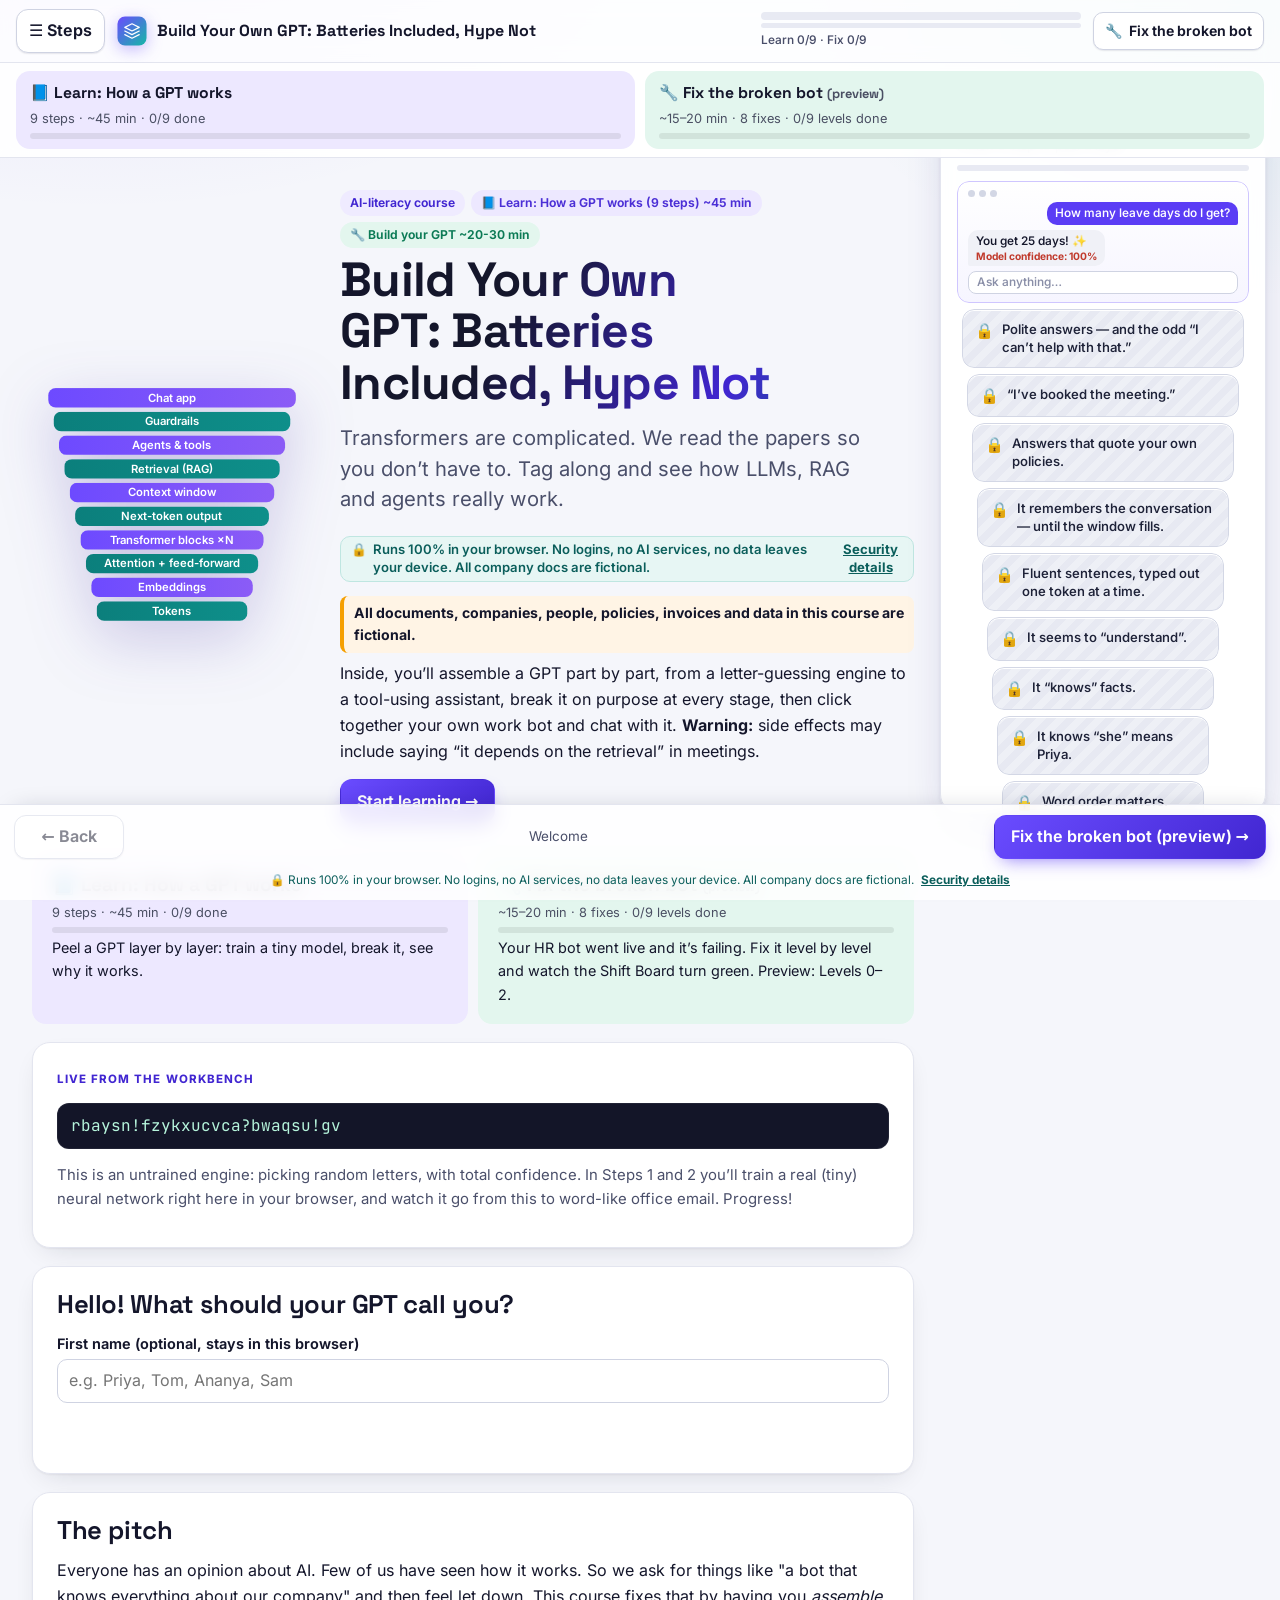
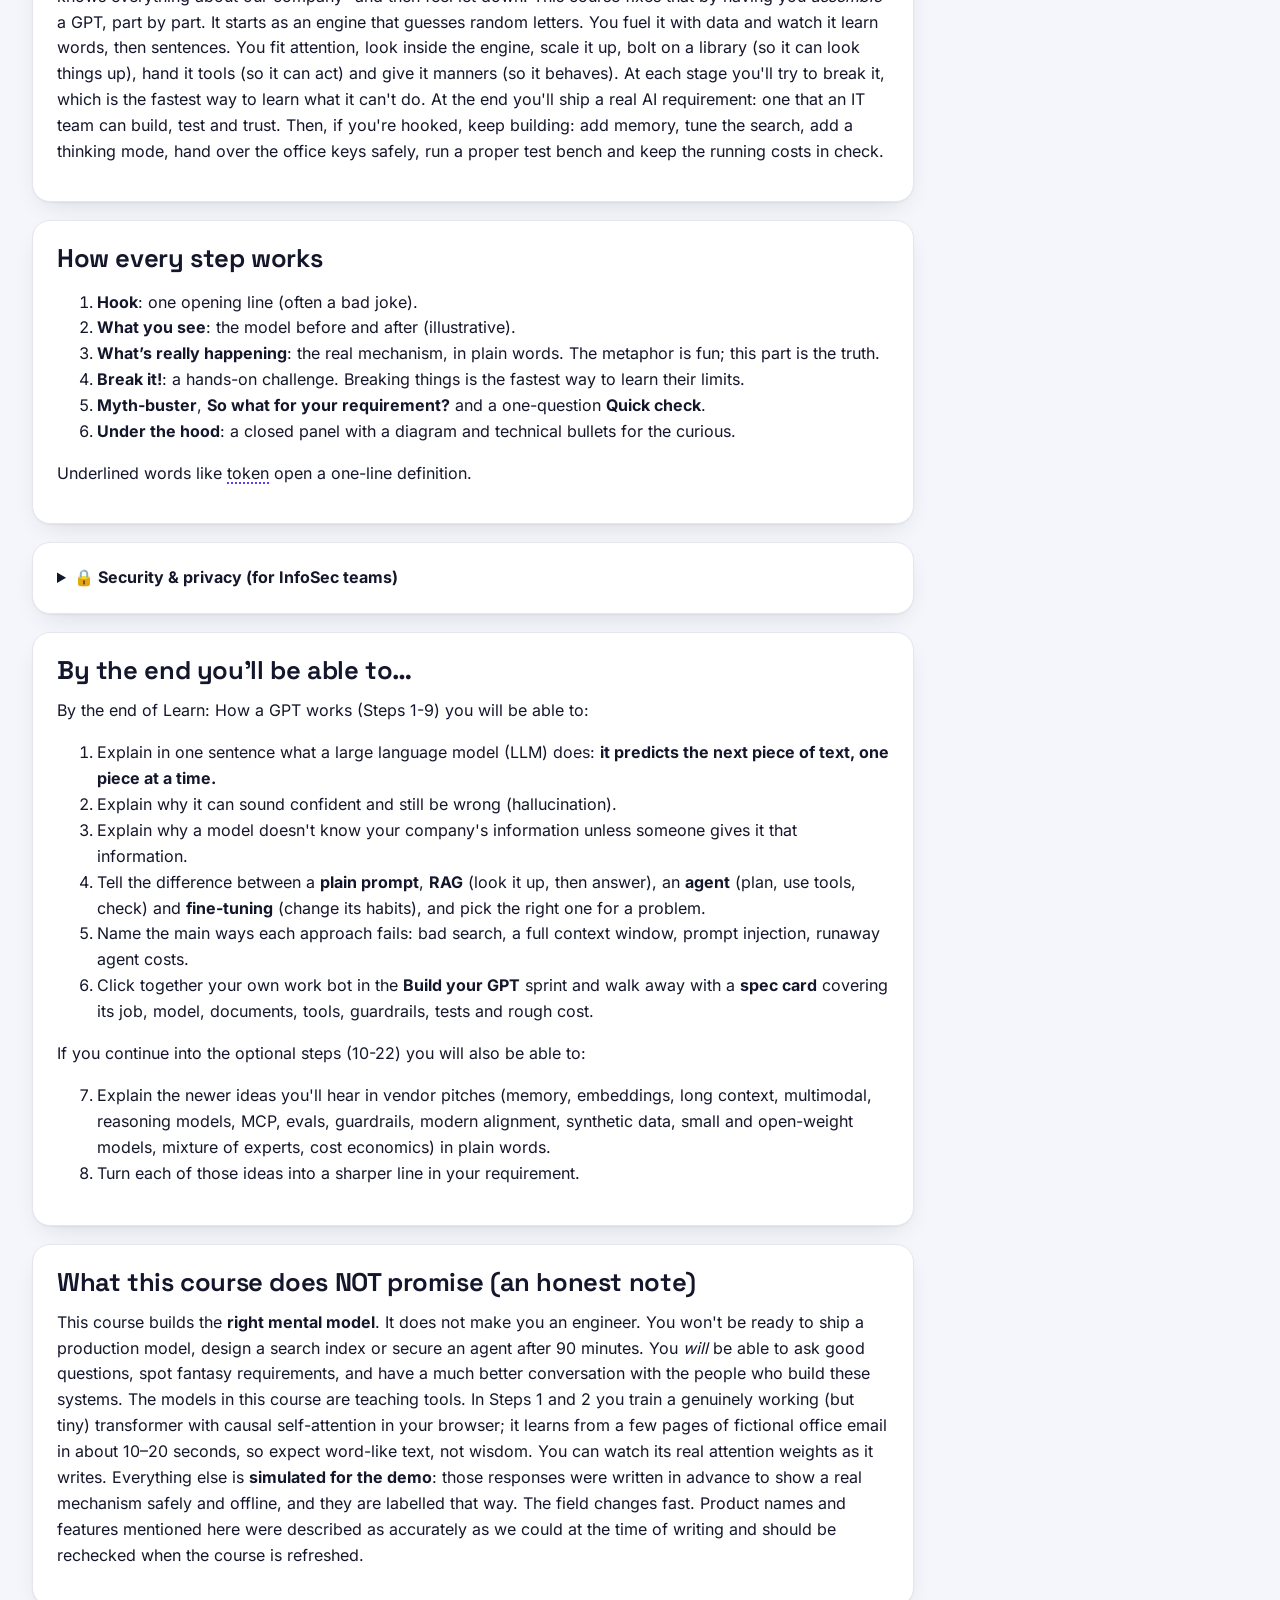
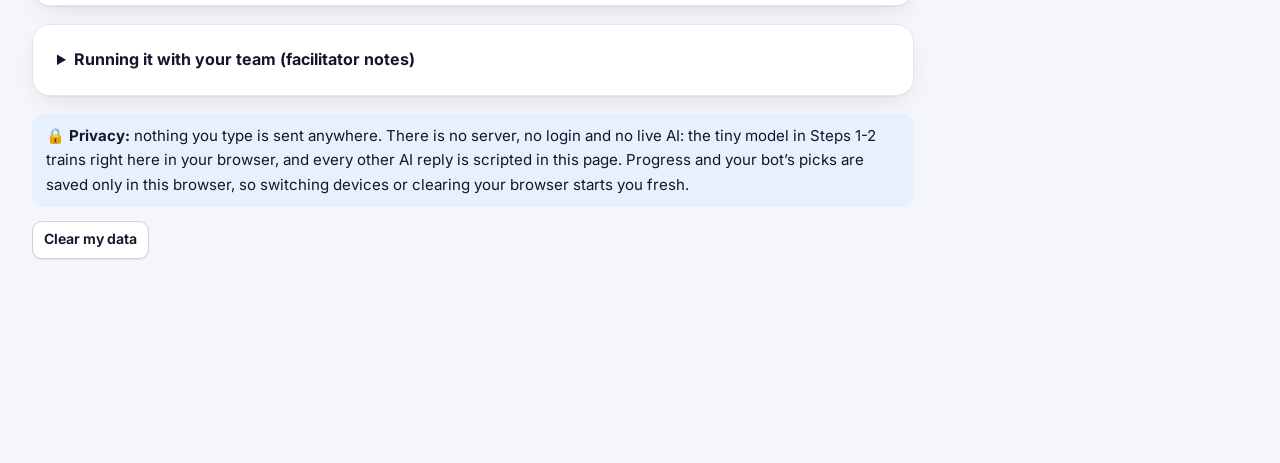
==== preview/index.html @ 61be24df "Preview: Fix the broken bot slice (HR Level 0, Level 1 stub, Level 2, Prompt X-ray, Shift Board, ryo" ====
<!doctype html>
<html lang="en">
<head>
<meta charset="utf-8">
<meta name="viewport" content="width=device-width, initial-scale=1">
<title>Build Your Own GPT: Batteries Included, Hype Not</title>
<meta name="description" content="Transformers are complicated. We read the papers so you don’t have to. Tag along and see how LLMs, RAG and agents really work.">
<meta name="color-scheme" content="light">
<meta name="theme-color" content="#6d4aff">
<meta http-equiv="Content-Security-Policy" content="default-src 'self'; img-src 'self' data:; style-src 'self' 'unsafe-inline'; font-src 'self'; script-src 'self'; connect-src 'none'; object-src 'none'; base-uri 'self'; form-action 'none'">
<meta name="referrer" content="no-referrer">
<link rel="icon" href="assets/img/favicon.svg" type="image/svg+xml">
<link rel="preload" href="assets/fonts/inter-latin-wght-normal.woff2" as="font" type="font/woff2" crossorigin>
<link rel="stylesheet" href="assets/css/style.css">
</head>
<body>
<a class="skip" href="#main">Skip to content</a>
<header class="topbar">
  <button id="menuBtn" class="icon-btn" aria-controls="drawer" aria-expanded="false"><span aria-hidden="true">☰</span> Steps</button>
  <a class="brand" id="brandLink" href="#/welcome" aria-label="Build Your Own GPT: Batteries Included, Hype Not, home"><span id="brandIcon" aria-hidden="true"></span><span id="brandName">Build Your Own GPT: Batteries Included, Hype Not</span></a>
  <div class="progress-wrap" aria-label="Course progress">
    <div class="progress" id="progCore" role="progressbar" aria-label="Learn steps done" aria-valuemin="0" aria-valuemax="9" aria-valuenow="0"><span class="core" id="pCore" style="width:0"></span></div>
    <div class="progress thin" id="progBuild" role="progressbar" aria-label="Build sprint screens done" aria-valuemin="0" aria-valuemax="9" aria-valuenow="0"><span class="build" id="pBuild" style="width:0"></span></div>
    <span class="progress-label" id="progressLabel">Learn 0/9</span>
  </div>
  <a class="btn small ws-link" href="#/fix/0"><span aria-hidden="true">🔧</span><span class="hide-sm">Fix the broken bot</span><span class="sr-only">Fix the broken bot (preview)</span></a>
</header>
<nav id="drawer" class="drawer" aria-label="All steps" aria-hidden="true">
  <div class="row" style="justify-content:space-between;margin:0"><strong>All steps</strong><button id="closeDrawer" class="icon-btn" aria-label="Close menu">✕</button></div>
  <div id="drawerList"></div>
  <div class="drawer-foot">
    <p class="note" style="margin:0">🔒 Nothing you type leaves this browser. No server, no login, no cloud AI.</p>
    <button class="btn small" id="resetBtn">Clear my data</button>
  </div>
</nav>
<nav id="trackNav" class="tracks top" aria-label="Tracks"></nav>
<aside id="layerPanel" class="layer-panel" aria-labelledby="lpTitle"></aside>
<main id="main" tabindex="-1"></main>
<footer class="navbar" aria-label="Step navigation">
  <button class="btn" id="backBtn">← Back</button>
  <span class="where" id="where" aria-live="polite"></span>
  <button class="btn primary" id="nextBtn">Next →</button>
  <p class="safe-foot" id="safeFoot">🔒 Runs 100% in your browser. No logins, no AI services, no data leaves your device. All company docs are fictional. <button type="button" class="safe-more">Security details</button></p>
</footer>
<div class="toast" id="toast" role="status" aria-live="polite"></div>
<div id="printArea" aria-hidden="true"></div>
<noscript><p style="padding:20px">This course needs JavaScript turned on. Everything runs in your browser; nothing is sent anywhere.</p></noscript>
<script src="assets/js/config.js"></script>
<script src="assets/js/content.js"></script>
<script src="assets/js/extras.js"></script>
<script src="assets/js/corpus.js"></script>
<script src="assets/js/minigpt.js"></script>
<script src="assets/js/visuals.js"></script>
<script src="assets/js/widgets-core.js"></script>
<script src="assets/js/widgets-real.js"></script>
<script src="assets/js/widgets-brain.js"></script>
<script src="assets/js/sprint.js"></script>
<script src="assets/js/build-content.js"></script>
<script src="assets/js/fix.js"></script>
<script src="assets/js/layers.js"></script>
<script src="assets/js/app.js"></script>
</body>
</html>
---- preview/assets/css/style.css ----
/* Build Your Own GPT: Batteries Included, Hype Not.
   Design: Inter (body), Space Grotesk (display), JetBrains Mono (code). All fonts bundled locally (OFL, see assets/fonts). */
@font-face{font-family:"Inter";src:url(../fonts/inter-latin-wght-normal.woff2) format("woff2");font-weight:100 900;font-style:normal;font-display:swap}
@font-face{font-family:"Space Grotesk";src:url(../fonts/space-grotesk-latin-wght-normal.woff2) format("woff2");font-weight:300 700;font-style:normal;font-display:swap}
@font-face{font-family:"JetBrains Mono";src:url(../fonts/jetbrains-mono-latin-wght-normal.woff2) format("woff2");font-weight:100 800;font-style:normal;font-display:swap}
:root{
  --bg:#f5f6fb;--card:#fff;--ink:#14162b;--muted:#4a4f6a;--line:#e3e5ef;--line2:#cfd3e2;
  --primary:#5b3df5;--primary-dark:#4126d1;--primary-soft:#efebff;
  --accent:#0e8f8a;--accent-dark:#0a6e6a;--accent-soft:#dff5f3;
  --amber:#f59f00;--amber-soft:#fff4d6;--amber-ink:#6e4500;
  --mint:#12805c;--mint-soft:#e3f6ee;--coral:#c0392b;--coral-soft:#fdecea;--sky:#1f63c4;--sky-soft:#e7f0fd;
  --radius:18px;
  --shadow-sm:0 1px 2px rgba(20,22,43,.06),0 1px 1px rgba(20,22,43,.04);
  --shadow:0 1px 2px rgba(20,22,43,.05),0 10px 28px -12px rgba(20,22,43,.16);
  --shadow-lg:0 2px 4px rgba(20,22,43,.06),0 24px 48px -18px rgba(40,30,120,.28);
  --font:"Inter",system-ui,-apple-system,"Segoe UI",Roboto,"Helvetica Neue",Arial,"Noto Sans",sans-serif;
  --font-display:"Space Grotesk","Inter",system-ui,sans-serif;
  --mono:"JetBrains Mono",ui-monospace,SFMono-Regular,Consolas,"Liberation Mono",Menlo,monospace;
  --ease:cubic-bezier(.2,.8,.2,1);
  --topbar-h:62px;
}
*{box-sizing:border-box}
html{scroll-behavior:smooth;-webkit-text-size-adjust:100%}
body{margin:0;background:var(--bg);color:var(--ink);font:16px/1.62 var(--font);padding-bottom:84px;font-feature-settings:"cv11","ss01";
  background-image:radial-gradient(900px 500px at 8% -10%,rgba(91,61,245,.10),transparent 60%),radial-gradient(800px 500px at 100% 0%,rgba(14,143,138,.09),transparent 60%);background-attachment:fixed}
h1,h2,h3,h4,h5{font-family:var(--font-display);line-height:1.18;margin:.2em 0 .5em;letter-spacing:-.015em}
h1{font-size:clamp(1.75rem,4.4vw,2.6rem);font-weight:700}
h2{font-size:clamp(1.28rem,3vw,1.6rem);font-weight:650}
h3{font-size:1.15rem;font-weight:650}
h5{font-size:.92rem;margin:.2em 0 .4em}
a{color:var(--primary-dark);text-underline-offset:2px}
p{margin:.5em 0 .9em}
code{font-family:var(--mono);font-size:.88em;background:#f0f1f7;padding:.12em .38em;border-radius:6px}
:focus-visible{outline:3px solid #1e66f5;outline-offset:2px;border-radius:6px}
.skip{position:absolute;left:-999px;top:0;background:#fff;padding:8px 12px;z-index:100}
.skip:focus{left:8px;top:8px}
.sr-only{position:absolute;width:1px;height:1px;overflow:hidden;clip:rect(0 0 0 0);white-space:nowrap}
button{font:inherit;cursor:pointer}
button:disabled{cursor:not-allowed;opacity:.5}
input,select,textarea{font:inherit;color:inherit}
.muted{color:var(--muted)}
.center{justify-content:center}

/* ---------- top bar ---------- */
.topbar{position:sticky;top:0;z-index:30;display:flex;align-items:center;gap:12px;padding:9px 16px;min-height:var(--topbar-h);background:rgba(255,255,255,.82);border-bottom:1px solid var(--line);backdrop-filter:saturate(1.4) blur(10px);-webkit-backdrop-filter:saturate(1.4) blur(10px)}
.brand{display:flex;align-items:center;gap:10px;text-decoration:none;color:var(--ink);font-family:var(--font-display);font-weight:700;min-width:0;flex:0 1 auto}
#brandName{overflow:hidden;text-overflow:ellipsis;white-space:nowrap;max-width:min(36vw,440px)}
#brandIcon{display:inline-flex;flex:none;filter:drop-shadow(0 4px 8px rgba(91,61,245,.35))}
.progress-wrap{flex:1;max-width:320px;display:flex;flex-direction:column;gap:3px;margin-left:auto}
.progress{height:8px;background:#e8eaf3;border-radius:99px;overflow:hidden;display:flex}
.progress.thin{height:5px}
.progress[hidden]{display:none}
.progress .core{background:linear-gradient(90deg,var(--primary),#8b6cff);transition:width .5s var(--ease)}
.progress .opt{background:linear-gradient(90deg,var(--accent),#3cc3bc);transition:width .5s var(--ease)}
.progress .exp{background:linear-gradient(90deg,#f59f00,#ffc94d);transition:width .5s var(--ease)}
.progress-label{font-size:.74rem;color:var(--muted);white-space:nowrap;font-weight:550}
.btn,.chip-btn{display:inline-flex;align-items:center;justify-content:center;gap:6px;border:1px solid var(--line2);background:#fff;color:var(--ink);padding:9px 16px;border-radius:12px;font-weight:650;text-decoration:none;box-shadow:var(--shadow-sm);transition:transform .15s var(--ease),box-shadow .15s var(--ease),background .15s,border-color .15s;min-height:44px;line-height:1.2}
.btn:hover{transform:translateY(-1px);box-shadow:0 6px 16px -8px rgba(20,22,43,.3);border-color:#b8bdd3}
.btn:active{transform:translateY(1px);box-shadow:var(--shadow-sm)}
.btn.primary{background:linear-gradient(135deg,#6a4cff,var(--primary-dark));border-color:transparent;color:#fff;box-shadow:0 8px 18px -8px rgba(91,61,245,.7)}
.btn.primary:hover{box-shadow:0 12px 24px -10px rgba(91,61,245,.8)}
.btn.accent{background:var(--amber);border-color:transparent;color:#2a1a00}
.btn.danger{background:linear-gradient(135deg,#d64a3a,#a93226);border-color:transparent;color:#fff;box-shadow:0 8px 18px -10px rgba(192,57,43,.8)}
.btn.ghost{border-color:transparent;box-shadow:none;background:transparent;text-decoration:underline;color:var(--primary-dark)}
.btn.ghost:hover{background:var(--primary-soft);transform:none}
.btn.small{padding:6px 11px;min-height:38px;font-size:.88rem;border-radius:10px}
.btn[aria-pressed="true"]{background:var(--primary-soft);border-color:var(--primary);color:var(--primary-dark);box-shadow:inset 0 0 0 1px var(--primary)}
.icon-btn{border:1px solid var(--line2);background:#fff;border-radius:12px;min-height:44px;padding:6px 12px;font-weight:650;color:var(--ink);box-shadow:var(--shadow-sm)}
.path-switch{display:flex;border:1px solid var(--line2);border-radius:12px;overflow:hidden;background:#f0f1f7;padding:3px;gap:3px}
.path-switch button{border:0;background:transparent;padding:6px 10px;font-weight:650;min-height:36px;color:var(--muted);border-radius:9px}
.path-switch button[aria-pressed="true"]{background:#fff;color:var(--ink);box-shadow:var(--shadow-sm)}
.ws-link{white-space:nowrap}
@media (max-width:820px){#brandName{display:none}.hide-sm{display:none!important}.topbar{gap:8px;padding:8px}}

/* ---------- drawer ---------- */
.drawer{position:fixed;inset:0 auto 0 0;width:min(370px,92vw);background:#fff;z-index:50;box-shadow:12px 0 40px rgba(20,22,43,.18);overflow:auto;padding:18px;transform:translateX(-105%);transition:transform .25s var(--ease);visibility:hidden}
.drawer.open{transform:none;visibility:visible}
.scrim{position:fixed;inset:0;background:rgba(20,22,43,.38);z-index:45;backdrop-filter:blur(2px)}
.drawer h2{font-size:1rem;margin-top:18px;color:var(--muted);text-transform:uppercase;letter-spacing:.06em}
.drawer ol{list-style:none;padding:0;margin:0}
.drawer li a,.drawer li .locked{display:flex;gap:10px;align-items:center;padding:7px 10px;border-radius:10px;text-decoration:none;color:var(--ink)}
.drawer li a:hover{background:var(--primary-soft)}
.drawer li a[aria-current="page"]{background:var(--primary);color:#fff}
.drawer li .locked{color:#666b85}
.drawer .num{display:inline-grid;place-items:center;width:28px;height:28px;border-radius:9px;background:#f0f1f7;font-weight:750;font-size:.82rem;flex:none}
.drawer .done .num{background:var(--mint);color:#fff}
.drawer-foot{margin-top:20px;padding-top:12px;border-top:1px solid var(--line);display:flex;flex-direction:column;gap:8px}

/* ---------- layout ---------- */
main{max-width:920px;margin:0 auto;padding:20px 16px 40px;outline:none}
.card{background:var(--card);border:1px solid var(--line);border-radius:var(--radius);padding:22px 24px;margin:18px 0;box-shadow:var(--shadow);animation:rise .5s var(--ease) both}
main>.card:nth-child(2){animation-delay:.04s}main>.card:nth-child(3){animation-delay:.08s}main>.card:nth-child(4){animation-delay:.12s}
@keyframes rise{from{opacity:0;transform:translateY(8px)}to{opacity:1;transform:none}}
.card>h2:first-child,.card>h3:first-child{margin-top:0}
.section-label{display:inline-flex;align-items:center;gap:6px;font-size:.72rem;font-weight:750;letter-spacing:.09em;text-transform:uppercase;color:var(--primary-dark);margin-bottom:6px}
.step-head{display:flex;gap:18px;align-items:center;margin-top:8px}
.step-head .part-ico{flex:none;filter:drop-shadow(0 10px 18px rgba(91,61,245,.3));animation:float 4s ease-in-out infinite}
@keyframes float{50%{transform:translateY(-4px)}}
.chips{display:flex;flex-wrap:wrap;gap:6px;margin-bottom:6px}
.chip{display:inline-block;font-size:.76rem;font-weight:650;padding:3px 10px;border-radius:99px;background:var(--primary-soft);color:var(--primary-dark)}
.chip.time{background:var(--amber-soft);color:var(--amber-ink)}
.chip.opt{background:var(--mint-soft);color:var(--mint)}
.chip.express{background:linear-gradient(90deg,#fff1cc,#ffe3a3);color:var(--amber-ink)}
.concept{color:var(--muted);font-size:1.05rem;margin:0}
.hook{font-size:1.2rem;font-family:var(--font-display);font-weight:600;border:0;background:linear-gradient(135deg,#f4f0ff,#eafaf8);position:relative;overflow:hidden}
.hook::before{content:"";position:absolute;inset:0 auto 0 0;width:5px;background:linear-gradient(var(--primary),var(--accent))}
.quip{display:block;margin-top:8px;font-size:.98rem;font-weight:500;color:#4b3a8f;font-style:italic;font-family:var(--font)}
.ba{display:grid;grid-template-columns:1fr 1fr;gap:14px}
@media (max-width:640px){.ba{grid-template-columns:1fr}}
.ba>div{border-radius:14px;padding:14px;position:relative}
.ba .before{background:#f6f7fb;border:1.5px dashed var(--line2)}
.ba .after{background:var(--mint-soft);border:1.5px solid #a7dcc6}
.ba h4{margin:0 0 6px;font-size:.92rem}
.ba code,.out{display:inline;background:#fff;border:1px solid var(--line);font-family:var(--mono);font-size:.88em;padding:.15em .4em;border-radius:6px;line-height:1.9;box-decoration-break:clone;-webkit-box-decoration-break:clone}
.illus{display:inline-block;font:700 .68rem/1.6 var(--font);text-transform:uppercase;letter-spacing:.06em;color:var(--amber-ink);background:var(--amber-soft);border:1px solid #f1d38a;padding:1px 8px;border-radius:99px;vertical-align:middle}
.conf{display:inline-block;font-size:.7rem;font-weight:750;color:var(--coral);background:var(--coral-soft);border:1px solid #f3bdb5;padding:1px 8px;border-radius:99px;margin-left:4px;cursor:help;vertical-align:middle}
.note{color:var(--muted);font-size:.93rem;margin-top:10px}
.note.bad{color:var(--coral);font-weight:600}
.mech h3{margin-top:1em}
.mech ul,.mech ol{padding-left:1.3em}
table{border-collapse:collapse;width:100%;font-size:.94rem}
th,td{border-bottom:1px solid var(--line);padding:9px 8px;text-align:left;vertical-align:top}
th{background:#f6f7fb;font-weight:650}
.table-wrap{overflow-x:auto;border:1px solid var(--line);border-radius:12px}

/* ---------- break it ---------- */
.breakit{border:1.5px solid #cfc6ff;background:linear-gradient(180deg,#fff,#fbfaff);box-shadow:var(--shadow-lg);position:relative}
.breakit::before{content:"";position:absolute;inset:-1.5px -1.5px auto -1.5px;height:6px;border-radius:var(--radius) var(--radius) 0 0;background:linear-gradient(90deg,var(--primary),var(--accent),var(--amber))}
.breakit>h2{display:flex;align-items:center;gap:8px;flex-wrap:wrap}
.honesty{border-radius:12px;padding:9px 13px;font-size:.92rem;margin:4px 0 10px}
.honesty.real{background:var(--mint-soft);border:1px solid #a7dcc6;color:#0b4d37}
.honesty.sim{background:var(--amber-soft);border:1px solid #f1d38a;color:var(--amber-ink)}
.goal{background:var(--primary-soft);border-radius:12px;padding:10px 14px}
.done-banner{display:none;margin-top:14px;padding:12px 14px;border-radius:12px;background:var(--mint-soft);border:1.5px solid var(--mint);color:#0b4d36;font-weight:650;animation:pop .35s var(--ease)}
.breakit.complete .done-banner{display:block}
.discover{background:var(--sky-soft);border-left:4px solid var(--sky);padding:10px 14px;border-radius:10px;margin-top:10px}
.widget{margin-top:14px}
.row{display:flex;flex-wrap:wrap;gap:10px;align-items:center;margin:10px 0}
.row.tight{gap:6px}
.col2{display:grid;grid-template-columns:1fr 1fr;gap:14px}
.col3{display:grid;grid-template-columns:repeat(3,1fr);gap:12px}
@media (max-width:700px){.col2,.col3{grid-template-columns:1fr}}
.panel{border:1px solid var(--line);border-radius:14px;padding:13px 14px;background:#fff;box-shadow:var(--shadow-sm);margin:8px 0}
.panel h4{margin:0 0 8px;font-size:.98rem}
.panel h4 small{font-weight:500;color:var(--muted);font-family:var(--font)}
.field{display:flex;flex-direction:column;gap:4px;margin:8px 0}
.field label,.lbl{font-weight:650;font-size:.9rem}
.input,select.input,textarea.input{border:1.5px solid var(--line2);border-radius:10px;padding:8px 11px;background:#fff;min-height:42px;width:100%;transition:border-color .15s,box-shadow .15s}
textarea.input{min-height:80px;resize:vertical}
.input:focus{border-color:var(--primary);box-shadow:0 0 0 4px rgba(91,61,245,.14);outline:none}
input[type=range]{width:100%;accent-color:var(--primary);min-height:32px}
input[type=checkbox],input[type=radio]{accent-color:var(--primary);width:20px;height:20px;vertical-align:middle}
.switch{display:inline-flex;align-items:center;gap:8px;font-weight:650;cursor:pointer;user-select:none;padding:7px 11px;border:1px solid var(--line2);border-radius:10px;background:#fff}
.log{font-family:var(--mono);font-size:.84rem;background:#131528;color:#e9e6ff;border-radius:12px;padding:12px;min-height:120px;max-height:340px;overflow:auto;white-space:pre-wrap}
.log .plan{color:#b9a9ff}.log .act{color:#ffd873}.log .obs{color:#9fe3c6}.log .bad{color:#ff9c88;font-weight:700}.log .ok{color:#9fe3c6;font-weight:700}
.bubble{background:#fff;border:1px solid var(--line);border-radius:14px 14px 14px 4px;padding:10px 12px;margin:8px 0;max-width:95%;box-shadow:var(--shadow-sm);animation:pop .25s var(--ease)}
.bubble.user{background:var(--primary-soft);border-color:#d6ccff;border-radius:14px 14px 4px 14px;margin-left:auto}
.bubble.bot::before{content:"\2699\FE0F  ";}
.chat{min-height:150px;max-height:320px;overflow:auto;display:flex;flex-direction:column}

/* probability bars */
.bars{display:flex;flex-direction:column;gap:6px}
.bar{display:grid;grid-template-columns:minmax(64px,120px) 1fr 52px;gap:8px;align-items:center;font-size:.9rem}
.bar .track{height:18px;background:#eef0f6;border-radius:99px;overflow:hidden}
.bar .fill{display:block;height:100%;background:linear-gradient(90deg,#8b78ff,var(--primary));border-radius:99px;transition:width .35s var(--ease)}
.bar.top .fill{background:linear-gradient(90deg,var(--accent),var(--primary))}
.bar .tok{font-family:var(--mono);white-space:pre;overflow:hidden;text-overflow:ellipsis;font-size:.86rem}
.bar .pv{text-align:right;font-variant-numeric:tabular-nums;font-weight:600;font-size:.85rem}
.meter{display:flex;align-items:center;gap:8px;font-weight:650}
.meter .track{flex:1;height:14px;background:#eef0f6;border-radius:99px;overflow:hidden;position:relative}
.meter .fill{height:100%;background:var(--amber);transition:width .4s var(--ease)}
.meter .fill.bad{background:var(--coral)}.meter .fill.good{background:var(--mint)}
.tag{display:inline-block;font-size:.76rem;font-weight:650;padding:2px 8px;border-radius:99px;background:#f0f1f7}
.tag.good{background:var(--mint-soft);color:var(--mint)}.tag.bad{background:var(--coral-soft);color:var(--coral)}.tag.warn{background:var(--amber-soft);color:var(--amber-ink)}
.stamp{display:inline-block;border:3px solid var(--coral);color:var(--coral);font-weight:900;padding:4px 10px;transform:rotate(-4deg);border-radius:8px;letter-spacing:.04em;background:#fff}
.alarm{animation:alarm .5s 4}
@keyframes alarm{50%{background:#ffd0c6}}
.pop{animation:pop .3s var(--ease)}
@keyframes pop{0%{transform:scale(.94);opacity:0}100%{transform:none;opacity:1}}
.tokchunks{display:flex;flex-wrap:wrap;gap:4px;margin-top:8px}
.tokchunks span{display:inline-flex;flex-direction:column;align-items:center;padding:4px 6px;border-radius:7px;font-family:var(--mono);white-space:pre;font-size:.86rem}
.tokchunks small{font-size:.66rem;color:var(--muted)}
.tc0{background:#e9e3ff}.tc1{background:#fff0c7}.tc2{background:#d8f3ea}.tc3{background:#ffe2db}.tc4{background:#dfebfb}
.dropzone{border:2px dashed var(--line2);border-radius:16px;padding:12px;min-height:90px;display:flex;flex-wrap:wrap;gap:8px;align-items:flex-start;background:#fafbfe}
.dropzone.over{border-color:var(--primary);background:var(--primary-soft)}
.draggable{cursor:grab;border:1px solid var(--line2);border-radius:12px;background:#fff;padding:8px 12px;font-weight:650;box-shadow:var(--shadow-sm)}
.status{font-weight:650;min-height:1.6em}
.typing::after{content:"";display:inline-block;width:1em;animation:dots 1s steps(4) infinite}
@keyframes dots{0%{content:""}25%{content:"."}50%{content:".."}75%{content:"..."}}
details.mini{margin-top:10px;border:1px solid var(--line);border-radius:12px;padding:8px 12px;background:#fafbfe}
details.mini summary{cursor:pointer;font-weight:650}

/* ---------- real model (Steps 1-2) ---------- */
.engine{display:flex;flex-wrap:wrap;align-items:center;gap:6px;background:#f6f7fb;border:1px solid var(--line);border-radius:12px;padding:9px 12px;font-size:.92rem;margin:0 0 6px}
.dot-ok{width:10px;height:10px;border-radius:50%;background:var(--mint);box-shadow:0 0 0 4px rgba(18,128,92,.15)}
.spin{width:14px;height:14px;border-radius:50%;border:2.5px solid #d6d0ff;border-top-color:var(--primary);animation:spin .8s linear infinite}
@keyframes spin{to{transform:rotate(360deg)}}
.mini-prog{display:inline-block;width:110px;height:6px;background:#e8eaf3;border-radius:99px;overflow:hidden;vertical-align:middle}
.mini-prog span{display:block;height:100%;background:linear-gradient(90deg,var(--primary),var(--accent));transition:width .2s}
.unk p{background:var(--amber-soft);border:1px solid #f1d38a;color:#4d3200;border-radius:12px;padding:8px 12px;margin:6px 0;font-size:.92rem;animation:pop .3s var(--ease)}
.bowls .bowl small{color:var(--muted);font-weight:500}
.stats{display:flex;flex-wrap:wrap;gap:6px;margin:8px 0}
.stats span{background:#f6f7fb;border:1px solid var(--line);border-radius:99px;padding:3px 10px;font-size:.82rem;color:var(--muted)}
.stats b{color:var(--ink);font-variant-numeric:tabular-nums}
.chart{width:100%;height:auto;display:block}
.chart-panel{background:linear-gradient(180deg,#fff,#fafbff)}
.loss-chart .grid{stroke:#e8eaf3;stroke-width:1}
.loss-chart .ax{fill:#5a6080;font-size:11px;font-family:var(--font)}
.loss-chart .ax.lbl{font-size:10.5px;fill:#6a7090}
.loss-chart .ln{fill:none;stroke-width:2.6;stroke-linejoin:round;stroke-linecap:round}
.loss-chart .ln.train{stroke:var(--primary)}
.loss-chart .ln.val{stroke:var(--accent);stroke-dasharray:6 5}
.loss-chart .dot.val{fill:#fff;stroke:var(--accent);stroke-width:2}
.loss-chart .dot.head{fill:var(--primary);stroke:#fff;stroke-width:2}
.loss-chart .dot.live{animation:pulse 1s ease-in-out infinite}
@keyframes pulse{50%{opacity:.45}}
.loss-chart .legend rect{fill:rgba(255,255,255,.92);stroke:var(--line)}
.loss-chart .legend text{font-size:11px;fill:var(--ink);font-family:var(--font)}
.timeline{list-style:none;padding:0;margin:0;display:flex;flex-direction:column;gap:6px}
.timeline li{display:grid;grid-template-columns:86px 1fr;gap:8px;align-items:baseline;font-size:.84rem;animation:pop .3s var(--ease)}
.timeline .it{font-weight:650;color:var(--muted);font-variant-numeric:tabular-nums}
.timeline .tx{font-family:var(--mono);font-size:.8rem;overflow-wrap:anywhere;color:var(--muted)}
.timeline mark{background:var(--primary-soft);color:var(--ink);border-radius:4px;padding:0 2px}

/* ---------- Inside the Brain (Step 4) ---------- */
.brain{border:1px solid var(--line);border-radius:16px;padding:12px;background:linear-gradient(180deg,#fbfaff,#f4fbfa)}
.stages{list-style:none;margin:0 0 10px;padding:0 0 4px;display:flex;flex-wrap:wrap;gap:6px 6px}
.stages li{flex:none;display:flex;align-items:center}

.stage{display:inline-flex;align-items:center;gap:6px;border:1px solid var(--line2);background:#fff;border-radius:99px;padding:6px 12px;font-weight:650;font-size:.86rem;color:var(--ink);min-height:38px;transition:all .2s var(--ease)}
.stage:hover{border-color:var(--primary)}
.stage.done{background:var(--accent-soft);border-color:#9fd9d5}
.stage[aria-current="step"]{background:linear-gradient(135deg,#6a4cff,var(--primary-dark));color:#fff;border-color:transparent;box-shadow:0 6px 14px -6px rgba(91,61,245,.7)}
.stage-view{min-height:250px}
.stage-card{background:#fff;border:1px solid var(--line);border-radius:14px;padding:14px;box-shadow:var(--shadow-sm);animation:rise .4s var(--ease)}
.stage-card .sv{min-height:150px;display:flex;flex-direction:column;justify-content:center;align-items:center;gap:8px}
.stage-card .say{margin:10px 0 0;font-size:.95rem}
.flow{font-family:var(--mono);font-size:.86rem;color:var(--muted);text-align:center;margin:4px 0}
.tokrow{display:flex;flex-wrap:wrap;gap:6px;justify-content:center}
.tk{display:inline-flex;flex-direction:column;align-items:center;font-family:var(--mono);background:#f0f1f7;border:1px solid var(--line2);border-radius:10px;padding:6px 12px;font-size:.95rem}
.tk small{font-size:.66rem;color:var(--muted)}
.tk.hl{background:var(--primary);color:#fff;border-color:transparent;animation:pop .4s var(--ease)}
.tk.hl small{color:#e2dcff}
.vbars{display:flex;gap:4px;height:90px;align-items:center;justify-content:center;padding:0 8px;border-radius:10px;background:linear-gradient(#0000 calc(50% - 1px),var(--line2) 0 calc(50% + 1px),#0000 0)}
.vbars span{width:11px;height:calc(var(--h) * 40px + 2px);border-radius:4px;animation:grow .5s var(--ease) both;animation-delay:var(--d)}
.vbars span.pos{background:linear-gradient(var(--primary),#8b78ff);transform:translateY(calc(var(--h) * -20px - 1px));transform-origin:bottom}
.vbars span.neg{background:linear-gradient(#3cc3bc,var(--accent));transform:translateY(calc(var(--h) * 20px + 1px));transform-origin:top}
.vbars.alt span.pos{background:linear-gradient(#f59f00,#ffc94d)}.vbars.alt span.neg{background:linear-gradient(#ffc94d,#e08e00)}
.vbars.big span{width:16px}
@keyframes grow{from{scale:1 0}to{scale:1 1}}
.eq{display:flex;flex-wrap:wrap;align-items:center;justify-content:center;gap:8px;text-align:center}
.eq small{display:block;color:var(--muted);font-size:.74rem}
.eq b{font-size:1.4rem;color:var(--muted)}
.attsvg{width:100%;max-width:440px}
.attsvg .arc{fill:none;stroke:var(--primary);stroke-width:calc(var(--w) * 1px);opacity:var(--o);stroke-linecap:round;stroke-dasharray:420;stroke-dashoffset:420;animation:draw 1s var(--ease) forwards}
@keyframes draw{to{stroke-dashoffset:0}}
.attsvg .aw{font:700 12px var(--font);fill:var(--primary-dark)}
.attsvg .tkr{fill:#f0f1f7;stroke:var(--line2)}.attsvg .tkr.hl{fill:var(--primary);stroke:none}
.attsvg .tkt{font:600 13px var(--mono);fill:var(--ink)}.attsvg .tkr.hl+.tkt{fill:#fff}
.ffn{display:flex;align-items:center;gap:8px;flex-wrap:wrap;justify-content:center}
.ffn .arr{font-size:1.3rem;color:var(--muted)}
.neurons{display:grid;grid-template-columns:repeat(12,10px);gap:4px;padding:8px;border:1px dashed var(--line2);border-radius:10px}
.neurons i{width:10px;height:10px;border-radius:50%;background:#e3e5ef}
.neurons i.on{animation:lit .5s var(--ease) both;animation-delay:var(--d)}
@keyframes lit{to{background:var(--amber);box-shadow:0 0 0 3px rgba(245,159,0,.18)}}
.layers12{display:flex;flex-direction:column;gap:3px;width:min(260px,80%)}
.layers12 span{display:block;text-align:center;font:600 .68rem/16px var(--mono);color:#fff;border-radius:6px;background:#c9cde0;animation:lit2 .4s var(--ease) both;animation-delay:var(--d)}
@keyframes lit2{to{background:linear-gradient(90deg,var(--primary),var(--accent))}}
.hoodpanel{margin-top:10px;background:#141629;color:#eceaff;border-radius:12px;padding:10px 14px}
.hoodpanel summary{cursor:pointer;font-weight:650}
.hoodpanel dl{margin:8px 0 0;display:grid;gap:6px}
.hoodpanel dl>div{padding:8px 10px;border-radius:10px;background:rgba(255,255,255,.04);border:1px solid rgba(255,255,255,.08)}
.hoodpanel dl>div.hl{background:rgba(139,120,255,.18);border-color:rgba(139,120,255,.6)}
.hoodpanel dt{font-weight:700;color:#fff}.hoodpanel dd{margin:2px 0 0;color:#d6d3f5;font-size:.9rem}
.breaker{margin-top:12px}
.ordq p{margin:4px 0}
.hoodsvg .hb{fill:#f0f1f7;stroke:#c9cde0}.hoodsvg .hb.att{fill:#ece8ff;stroke:#8f7cf7}.hoodsvg .hb.ffn{fill:#dbf3f1;stroke:#3bb3ad}.hoodsvg .hb.soft{fill:#f7f8fb}
.hoodsvg .ht{font:600 12px var(--font);fill:var(--ink)}.hoodsvg .ht.small{font-size:10.5px;fill:#4a4f6a;font-weight:500}
.hoodsvg .blk{fill:rgba(91,61,245,.03);stroke:#8f7cf7;stroke-dasharray:6 4}
.hoodsvg .res{fill:none;stroke:var(--amber);stroke-width:2}
.hoodsvg .hl2{stroke:#9aa0b8;stroke-width:1.5}

/* ---------- myths, sowhat, quiz, hood ---------- */
.myth{display:grid;grid-template-columns:auto 1fr;gap:6px 12px;padding:12px 0;border-bottom:1px dashed var(--line)}
.myth:last-of-type{border-bottom:0}
.myth .m{font-weight:650}
.myth .badge{font-size:.7rem;font-weight:800;padding:2px 8px;border-radius:6px;height:fit-content;text-align:center;letter-spacing:.04em}
.myth .bm{background:var(--coral-soft);color:var(--coral)}.myth .br{background:var(--mint-soft);color:var(--mint)}
.punch{margin-top:10px;font-weight:650;font-family:var(--font-display);color:var(--primary-dark)}
.punch::before{content:"\1F941  "}
.sowhat ul{list-style:none;padding:0}
.sowhat li{position:relative;padding:6px 0 6px 34px}
.sowhat li::before{content:"\2713";position:absolute;left:0;top:7px;width:22px;height:22px;border-radius:7px;background:var(--mint);color:#fff;display:grid;place-items:center;font-weight:900;font-size:.8rem}
.ws-update{background:var(--amber-soft);border-radius:12px;padding:10px 14px}
.quiz fieldset{border:0;padding:0;margin:0}
.quiz legend{font-weight:650;font-size:1.06rem;margin-bottom:8px}
.quiz .opt{display:block;width:100%;text-align:left;border:1.5px solid var(--line2);background:#fff;border-radius:12px;padding:10px 14px;margin:8px 0;font-weight:550;color:var(--ink);min-height:44px;transition:border-color .15s,background .15s,transform .15s var(--ease)}
.quiz .opt:hover{border-color:var(--primary);transform:translateX(2px)}
.quiz .opt.correct{border-color:var(--mint);background:var(--mint-soft)}
.quiz .opt.wrong{border-color:var(--coral);background:var(--coral-soft)}
.quiz .fb{min-height:1.5em;font-weight:600;margin-top:6px}
details.hood{background:linear-gradient(160deg,#17193a,#101225);color:#f0eeff;border-radius:var(--radius);margin:18px 0;box-shadow:var(--shadow-lg)}
details.hood summary{cursor:pointer;padding:16px 20px;font-weight:700;font-family:var(--font-display);font-size:1.08rem;list-style:none;display:flex;align-items:center;gap:10px}
details.hood summary::-webkit-details-marker{display:none}
details.hood summary::after{content:"\25B8";margin-left:auto;transition:transform .2s}
details.hood[open] summary::after{transform:rotate(90deg)}
details.hood .hood-body{padding:0 20px 20px}
details.hood a{color:#c9bcff}
.vis{background:#fff;color:var(--ink);border-radius:14px;padding:14px;margin:6px 0 12px;overflow-x:auto}
.vis img{max-width:100%;height:auto;display:block;margin:0 auto}
.vis img.diagram{max-height:560px}
.caption{font-style:italic;color:#d9d4ff}
.hood ul{padding-left:1.2em}
.hood code{background:#2a2e5c;color:#fff}
.gloss{background:none;border:0;padding:0;color:inherit;font:inherit;text-decoration:underline dotted 2px;text-decoration-color:var(--primary);text-underline-offset:3px;cursor:help}
details.hood .gloss{text-decoration-color:#c9bcff}
.gloss-pop{position:absolute;z-index:60;max-width:300px;background:#14162b;color:#fff;padding:10px 12px;border-radius:12px;font-size:.88rem;line-height:1.45;box-shadow:0 14px 34px rgba(0,0,0,.28);animation:pop .2s var(--ease)}
.gloss-pop b{color:#ffcf5c}

/* ---------- bottom nav, toast, modal ---------- */
.navbar{position:fixed;left:0;right:0;bottom:0;z-index:30;background:rgba(255,255,255,.88);backdrop-filter:blur(10px);-webkit-backdrop-filter:blur(10px);border-top:1px solid var(--line);box-shadow:0 -8px 24px -16px rgba(20,22,43,.25);display:flex;align-items:center;justify-content:space-between;gap:10px;padding:10px 14px}
.navbar .where{font-size:.84rem;color:var(--muted);text-align:center;flex:1;overflow:hidden;text-overflow:ellipsis;white-space:nowrap}
.navbar .btn{min-width:110px}
.toast{position:fixed;left:50%;bottom:92px;transform:translate(-50%,8px);background:#14162b;color:#fff;padding:10px 16px;border-radius:12px;z-index:70;max-width:92vw;box-shadow:var(--shadow-lg);opacity:0;pointer-events:none;transition:opacity .25s,transform .25s var(--ease)}
.toast.show{opacity:1;pointer-events:auto;transform:translate(-50%,0)}
.modal-back{position:fixed;inset:0;background:rgba(20,22,43,.5);backdrop-filter:blur(3px);z-index:80;display:grid;place-items:center;padding:16px}
.modal{background:#fff;border-radius:22px;max-width:640px;width:100%;padding:24px;border:1px solid var(--line);box-shadow:0 30px 80px -20px rgba(20,22,43,.5);max-height:92vh;overflow:auto;animation:pop .3s var(--ease)}
.choice{display:block;width:100%;text-align:left;border:1.5px solid var(--line2);background:#fff;border-radius:16px;padding:14px 16px;margin:10px 0;box-shadow:var(--shadow-sm);color:var(--ink);transition:transform .15s var(--ease),box-shadow .15s}
.choice:hover{background:var(--primary-soft);transform:translateY(-1px);box-shadow:var(--shadow)}
.choice strong{display:block;font-size:1.08rem;font-family:var(--font-display)}
.choice.main{background:linear-gradient(135deg,#6a4cff,var(--primary-dark));color:#fff;border-color:transparent}
.choice.main:hover{background:linear-gradient(135deg,#5b3df5,#3a20c0)}

/* ---------- welcome ---------- */
.hero{display:grid;grid-template-columns:minmax(200px,280px) 1fr;gap:28px;align-items:center;padding:12px 0 4px}
.hero-svg{width:100%;height:auto;filter:drop-shadow(0 18px 30px rgba(60,40,160,.25))}
.hero-svg .hl{animation:slab .7s var(--ease) both;animation-delay:calc(var(--i) * 70ms)}
.hero-svg text{font:600 10.5px var(--font);fill:#fff}
@keyframes slab{from{opacity:0;transform:translateY(-10px)}to{opacity:1;transform:none}}
.course-title{font-size:clamp(1.9rem,5vw,3rem);line-height:1.08;margin:.1em 0 .3em;background:linear-gradient(120deg,#14162b 30%,var(--primary-dark) 70%,var(--accent-dark));-webkit-background-clip:text;background-clip:text;color:transparent;text-wrap:balance}
.subtitle{font-size:clamp(1.04rem,2.4vw,1.26rem);line-height:1.5;color:var(--muted);max-width:40ch;margin:0 0 .8em;text-wrap:pretty;overflow-wrap:break-word;hyphens:manual}
@media (max-width:640px){.hero{grid-template-columns:1fr;text-align:center;gap:10px}.hero-art{max-width:220px;margin:0 auto}.subtitle{margin-left:auto;margin-right:auto;max-width:32ch}}
.noise{font-family:var(--mono);background:#131528;color:#b6f5dc;padding:10px 14px;border-radius:12px;min-height:2.6em;overflow-wrap:anywhere;box-shadow:inset 0 0 0 1px rgba(255,255,255,.06)}
.path-cards{display:grid;grid-template-columns:repeat(3,1fr);gap:12px}
@media (max-width:700px){.path-cards{grid-template-columns:1fr}}
.path-cards>div{border:1px solid var(--line);border-radius:14px;padding:14px;background:#fafbfe;transition:transform .2s var(--ease),box-shadow .2s}
.path-cards>div:hover{transform:translateY(-2px);box-shadow:var(--shadow)}
.privacy{background:var(--sky-soft);border-radius:12px;padding:10px 14px;font-size:.94rem}
.express-card{position:relative;border:0;background:linear-gradient(#fff,#fff) padding-box,linear-gradient(120deg,#f59f00,var(--primary),var(--accent)) border-box;border:2px solid transparent}
.express-stops{list-style:none;counter-reset:st;padding:0;margin:10px 0;display:flex;flex-wrap:wrap;gap:8px}
.express-stops li{counter-increment:st;display:flex;align-items:center;gap:8px;background:#f6f7fb;border:1px solid var(--line);border-radius:99px;padding:4px 12px 4px 4px;font-weight:600;font-size:.9rem}
.express-stops li::before{content:counter(st);display:grid;place-items:center;width:26px;height:26px;border-radius:50%;background:linear-gradient(135deg,#f59f00,#ffc94d);color:#2a1a00;font-weight:800;font-size:.8rem}
.express-stops li.done::before{content:"\2713";background:var(--mint);color:#fff}
.express-tip{background:linear-gradient(90deg,#fff6df,#fffaf0);border:1px solid #f1d38a;color:var(--amber-ink)}
.cta{background:linear-gradient(135deg,#f4f0ff,#eafaf8)}

/* ---------- worksheet ---------- */
.ws-top{display:flex;gap:16px;align-items:center;flex-wrap:wrap}
.ring{width:84px;height:84px;flex:none}
.ws-sec{scroll-margin-top:80px}
.ws-sec.hl{outline:3px solid var(--amber);outline-offset:3px}
.ws-sec h3{display:flex;align-items:center;gap:8px}
.ws-sec h3 .ok{font-size:.8rem}
.checks{display:flex;flex-wrap:wrap;gap:8px}
.checks label{display:inline-flex;gap:6px;align-items:center;border:1px solid var(--line2);border-radius:10px;padding:6px 10px;background:#fff;cursor:pointer}
.src-table input{width:100%;border:1px solid var(--line2);border-radius:6px;padding:6px;min-width:110px}
.src-table select{border:1px solid var(--line2);border-radius:6px;padding:6px}
.saved{font-size:.85rem;color:var(--mint);font-weight:650}
.split{display:grid;grid-template-columns:1.4fr 1fr;gap:18px;align-items:start}
.split .sticky{position:sticky;top:76px}
@media (max-width:900px){.split{grid-template-columns:1fr}.split .sticky{position:static}}
.checklist li{margin:6px 0}
.checklist button{text-align:left;border:1px solid var(--line2);background:#fff;border-radius:12px;padding:8px 10px;width:100%;color:var(--ink)}
.checklist li.skipped button{opacity:.6}
.diff{background:#fff3b0}
.cmp{display:grid;grid-template-columns:1fr 1fr;gap:10px;font-size:.9rem}
.cmp>div{border:1px solid var(--line);border-radius:10px;padding:8px;background:#fff;white-space:pre-wrap}
.approach-q{border:1.5px solid var(--primary);border-radius:14px;padding:12px;background:var(--primary-soft)}
#printArea{display:none}

/* ---------- widget specifics ---------- */
.ctxbox{display:flex;gap:4px;align-items:stretch;min-height:80px;border:1.5px solid var(--line2);border-radius:12px;padding:6px;background:#fafbfe;overflow:hidden;position:relative}
.ctxbox .blk{border-radius:8px;padding:4px 6px;font-size:.76rem;background:var(--sky-soft);border:1px solid #a9c6ee;display:flex;flex-direction:column;justify-content:space-between;min-width:40px;overflow:hidden;transition:all .4s var(--ease)}
.ctxbox .blk.instr{background:var(--amber-soft);border-color:#e9c766;font-weight:700}
.ctxbox .blk.out{transform:translateX(-120%);opacity:0}
.cap-line{font-size:.85rem;color:var(--muted)}
.shelf{display:flex;flex-wrap:wrap;gap:6px;padding:10px;border-bottom:8px solid #8a6a4a;background:#f7f2ea;border-radius:10px 10px 0 0}
.book{writing-mode:vertical-rl;transform:rotate(180deg);min-height:130px;width:36px;border-radius:4px;padding:6px 2px;font-size:.72rem;font-weight:700;border:1px solid rgba(0,0,0,.2);display:flex;align-items:center;justify-content:center;position:relative;color:#14162b;transition:transform .2s var(--ease)}
.book.hit{outline:3px solid var(--primary);transform:rotate(180deg) translateY(10px)}
.book.removed{opacity:.25;text-decoration:line-through}
.book-tools{display:flex;flex-wrap:wrap;gap:6px}
.promptbox{font-family:var(--mono);font-size:.82rem;background:#f6f7fb;border:1.5px dashed var(--line2);border-radius:12px;padding:10px;white-space:pre-wrap;min-height:60px}
.toolbelt{display:flex;flex-wrap:wrap;gap:8px}
.toolbelt .tool{border:1px solid var(--line2);border-radius:12px;padding:6px 10px;background:#fff;font-weight:650;box-shadow:var(--shadow-sm)}
.toolbelt .tool.locked{background:#eee;color:#555;border-style:dashed}
.sticky-note{background:#fff2a8;border:1px solid #e1c94a;padding:8px 10px;border-radius:6px;box-shadow:2px 3px 0 rgba(0,0,0,.06);margin:6px 0;display:flex;gap:6px;align-items:center;justify-content:space-between}
.sticky-note.glow{box-shadow:0 0 0 4px var(--coral);animation:pop .3s}
.mapsvg{width:100%;height:auto;background:#fafbfe;border:1px solid var(--line);border-radius:14px}
.ctxbar{display:flex;height:42px;border:1.5px solid var(--line2);border-radius:12px;overflow:hidden;background:#fff}
.ctxbar>div{height:100%;display:flex;align-items:center;justify-content:center;font-size:.7rem;font-weight:700;overflow:hidden;white-space:nowrap;border-right:1px solid rgba(0,0,0,.12)}
.receipt{background:#fff;border:1px solid #ccc;padding:14px;font-family:var(--mono);font-size:.82rem;max-width:300px;box-shadow:0 6px 16px rgba(0,0,0,.08);position:relative;transition:filter .2s}
.cheese{display:flex;flex-direction:column;gap:6px}
.cheese label{display:flex;align-items:center;gap:10px;background:#ffe58a;border:1.5px solid #c9a227;border-radius:10px;padding:6px 10px;font-weight:650;position:relative}
.cheese label.off{background:#f3eedd;border-style:dashed;color:#666b85}
.cheese label.stop{box-shadow:0 0 0 4px var(--mint)}
.cheese label.pass{box-shadow:0 0 0 4px var(--coral)}
.grid-eval{display:grid;grid-template-columns:repeat(20,1fr);gap:2px}
.grid-eval span{aspect-ratio:1;border-radius:3px;background:#ddd}
.grid-eval .g{background:#2f9e74}.grid-eval .r{background:#d9534f}
.experts{display:grid;grid-template-columns:repeat(8,1fr);gap:6px}
.experts div{border:1px solid var(--line2);border-radius:10px;padding:6px 2px;text-align:center;font-size:.76rem;font-weight:650;background:#fff;transition:background .2s}
.experts div.on{background:#ffd56b}
.experts .q{display:block;font-size:.7rem;color:var(--coral);min-height:1.2em}
.keyring{display:grid;grid-template-columns:repeat(3,1fr);gap:10px}
@media (max-width:640px){.keyring{grid-template-columns:repeat(2,1fr)}.experts{grid-template-columns:repeat(4,1fr)}}
.keyring .plug{border:1px solid var(--line2);border-radius:12px;padding:8px;background:#fff;box-shadow:var(--shadow-sm)}
.tray{border:1.5px dashed var(--coral);border-radius:12px;padding:10px;background:var(--coral-soft);margin-top:10px}
.pairs .pair{display:grid;grid-template-columns:1fr 1fr;gap:10px;margin:10px 0}
.pairs .pair button{text-align:left;border:1.5px solid var(--line2);background:#fff;border-radius:12px;padding:10px;color:var(--ink)}
.pairs .pair button[aria-pressed="true"]{border-color:var(--primary);background:var(--primary-soft)}
@media (max-width:640px){.pairs .pair{grid-template-columns:1fr}}
.fantasy-card{border:1.5px solid var(--line2);border-radius:16px;padding:16px;background:#fafbfe;font-size:1.12rem;font-family:var(--font-display);line-height:1.8}
.phrase{background:none;border:0;border-bottom:3px dotted var(--primary);padding:0 2px;font:inherit;color:inherit;cursor:pointer}
.phrase[aria-pressed="true"]{background:var(--coral-soft);border-bottom-color:var(--coral)}
.phrase.missed{background:var(--amber-soft)}
.summary-grid{display:grid;grid-template-columns:repeat(auto-fill,minmax(150px,1fr));gap:8px}
.summary-grid a{display:block;border:1px solid var(--line);border-radius:12px;padding:8px;text-decoration:none;color:var(--ink);background:#fff}
.summary-grid a.done{border-color:var(--mint);background:var(--mint-soft)}
.lockscreen{text-align:center}
.coins{font-size:1.1rem;letter-spacing:1px;overflow-wrap:anywhere}
svg text{font-family:var(--font)}

/* ---------- peel-the-layers panel ---------- */
.layer-panel{position:sticky;top:var(--topbar-h);z-index:25;background:rgba(255,255,255,.92);backdrop-filter:blur(10px);-webkit-backdrop-filter:blur(10px);border-bottom:1px solid var(--line)}
.lp-toggle{display:flex;align-items:center;gap:8px;width:100%;border:0;background:transparent;padding:8px 16px;font-weight:650;color:var(--ink);min-height:44px;text-align:left}
.lp-toggle .chev{margin-left:auto;transition:transform .2s}
.layer-panel.expanded .lp-toggle .chev{transform:rotate(180deg)}
.lp-mini{display:inline-flex;gap:3px;margin-left:6px}
.lp-mini i{width:10px;height:10px;border-radius:3px;background:#e3e5ef;transition:background .4s}
.lp-mini i.on{background:var(--c)}
.lp-body{display:none;padding:4px 16px 14px;max-height:62vh;overflow:auto}
.layer-panel.expanded .lp-body{display:block}
.lp-head h2{font-size:1.05rem;margin:.2em 0 .2em}
.lp-sub{font-size:.8rem;color:var(--muted);margin:0 0 8px}
.lp-meter{height:6px;border-radius:99px;background:#e8eaf3;overflow:hidden;margin-bottom:10px}
.lp-meter span{display:block;height:100%;background:linear-gradient(90deg,#6d4aff,#0e8f8a,#f59f00);transition:width .8s var(--ease)}
.stack{list-style:none;margin:0;padding:0;display:flex;flex-direction:column;gap:6px;transition:gap .6s var(--ease)}
.layer{position:relative;margin:0 calc(var(--i) * 5px);--ico-a:var(--c);--ico-b:color-mix(in srgb,var(--c) 55%,#fff)}
.slab{position:relative;display:block;width:100%;padding:0;border:0;background:none;text-align:left;border-radius:12px;color:var(--ink);overflow:hidden}
.face{display:flex;align-items:center;gap:8px;padding:6px 10px;border-radius:12px;background:color-mix(in srgb,var(--c) 11%,#fff);border:1.5px solid color-mix(in srgb,var(--c) 40%,#fff);box-shadow:0 3px 0 color-mix(in srgb,var(--c) 45%,#fff),0 10px 18px -12px var(--c);font-weight:650;font-size:.84rem;line-height:1.25;min-height:40px;transition:transform .2s var(--ease)}
.slab:hover .face{transform:translateX(2px)}
.face .part-ico{flex:none}
.face .nm{flex:1}
.face .tick{width:20px;height:20px;border-radius:50%;background:var(--c);color:#fff;display:grid;place-items:center;font-size:.72rem;flex:none}
.face .st{font-size:.68rem;color:var(--muted);font-weight:600;white-space:nowrap}
.cover{
  display:flex;align-items:flex-start;gap:8px;
  width:100%;box-sizing:border-box;
  border-radius:12px;padding:10px 12px;
  font-size:.82rem;line-height:1.4;color:#1e2238;font-weight:550;
  background:repeating-linear-gradient(135deg,#eef0f6 0 7px,#e7e9f2 7px 14px);
  border:1.5px solid #d3d7e5;box-shadow:inset 0 1px 0 #fff;
  text-align:left;text-wrap:pretty;overflow-wrap:anywhere;white-space:normal;
}
.cover .lock{flex:none;font-size:.95rem;line-height:1.4}
.cover .seal{flex:1;min-width:0;font-style:normal}
.cover.cover-ui{padding:0;background:linear-gradient(180deg,#fff,#f6f5ff);border-color:#cfc6ff;display:block}
.layer.covered .slab{min-height:0}
.layer.peeling .cover{position:absolute;inset:0;z-index:2} /* fly off over the revealed face */
.layer.peeling .slab{position:relative;min-height:56px}
.layer.peeling .face{min-height:56px}
.layer[data-id="ui"].covered .slab{min-height:118px}
.layer[data-id="ui"] .cover{min-height:118px}
.layer.current .cover{outline:2.5px solid var(--c);outline-offset:2px;animation:glow 2.2s ease-in-out infinite}
.layer.current .cover::after{content:"now";margin-left:auto;align-self:center;font-size:.62rem;font-weight:800;text-transform:uppercase;letter-spacing:.06em;color:#fff;background:var(--c);padding:1px 6px;border-radius:99px;flex:none}
.layer[data-id="ui"].current .cover::after{position:absolute;right:8px;bottom:8px;margin:0}

.chatmock{display:flex;flex-direction:column;gap:5px;width:100%;height:100%;padding:8px 10px;font-size:.74rem}
.cm-bar{display:flex;gap:4px}.cm-bar i{width:7px;height:7px;border-radius:50%;background:#d3d7e5}
.cm-q{align-self:flex-end;background:var(--primary);color:#fff;border-radius:10px 10px 2px 10px;padding:3px 8px}
.cm-a{align-self:flex-start;background:#f0f1f7;border-radius:10px 10px 10px 2px;padding:3px 8px;color:var(--ink)}
.cm-a em{display:block;font-style:normal;font-size:.64rem;color:var(--coral);font-weight:700}
.cm-in{margin-top:auto;border:1px solid var(--line2);border-radius:8px;padding:2px 8px;color:#8a8fa8;background:#fff}
.layer.peeling .cover{animation:peel 1.5s .25s cubic-bezier(.6,-.2,.3,1) forwards}
@keyframes peel{0%{transform:none}25%{transform:rotate(-3deg) translateY(-3px)}100%{transform:translateX(112%) rotate(16deg);opacity:0}}
.layer.peeling .face{animation:reveal 1.2s .6s var(--ease) both}
@keyframes reveal{from{filter:saturate(0) brightness(1.05)}to{filter:none}}
.peel-flag{position:absolute;right:8px;top:50%;transform:translateY(-50%);z-index:3;background:#ffcf5c;color:#2a1a00;font-size:.68rem;font-weight:800;padding:2px 8px;border-radius:99px;box-shadow:0 4px 10px -4px rgba(0,0,0,.3);animation:flag 2s var(--ease) forwards}
@keyframes flag{0%{opacity:0;transform:translateY(-50%) scale(.6)}20%{opacity:1;transform:translateY(-50%) scale(1.08)}80%{opacity:1}100%{opacity:0;transform:translateY(-120%)}}
.layer.current .face{outline:2.5px solid var(--c);outline-offset:2px;animation:glow 2.2s ease-in-out infinite}
.layer.current .face::after{content:"now";font-size:.62rem;font-weight:800;text-transform:uppercase;letter-spacing:.06em;color:#fff;background:var(--c);padding:1px 6px;border-radius:99px}
@keyframes glow{50%{box-shadow:0 3px 0 color-mix(in srgb,var(--c) 45%,#fff),0 0 0 6px color-mix(in srgb,var(--c) 18%,transparent)}}
.layer.open .face{background:color-mix(in srgb,var(--c) 18%,#fff)}
.atts{display:flex;flex-wrap:wrap;gap:4px;margin:4px 0 0 12px}
.att{font-size:.68rem;font-weight:650;padding:1px 8px;border-radius:99px;background:#fff;border:1px dashed var(--c,#9aa0b8);color:var(--ink);text-decoration:none;animation:pop .4s var(--ease)}
.att.on{border-style:solid;background:var(--mint-soft)}
.cap{font-size:.78rem;background:#fff;border:1px solid var(--line);border-left:3px solid var(--c);border-radius:10px;padding:7px 10px;margin-top:5px;box-shadow:var(--shadow-sm);animation:rise .25s var(--ease)}
.cap p{margin:2px 0}.cap .more{font-size:.74rem}
.stack.exploded{gap:16px}
.stack.exploded .layer+.layer::before{content:"";position:absolute;left:50%;top:-16px;height:16px;border-left:2px dashed #c3c8db}
.lp-foot{display:flex;justify-content:space-between;font-size:.7rem;color:var(--muted);margin:8px 0 0;text-transform:uppercase;letter-spacing:.08em}
@media (min-width:1200px){
  main{margin-left:max(16px,calc((100vw - 350px - 920px) / 2));margin-right:350px}
  .layer-panel{position:fixed;top:calc(var(--topbar-h) + 12px);right:14px;bottom:86px;width:326px;border:1px solid var(--line);border-radius:20px;box-shadow:var(--shadow-lg);overflow:hidden;display:flex;flex-direction:column}
  .lp-toggle{display:none}
  .lp-body{display:block;max-height:none;flex:1;padding:14px 16px}
}
/* exploded view (graduation) */
.xstack{list-style:none;padding:0;margin:14px 0 0;display:flex;flex-direction:column;gap:10px}
.xl{display:grid;grid-template-columns:minmax(170px,240px) 1fr;gap:14px;align-items:center;animation:rise .5s var(--ease) both;animation-delay:calc(var(--i) * 60ms);--ico-a:var(--c);--ico-b:color-mix(in srgb,var(--c) 55%,#fff)}
.xslab{display:flex;align-items:center;gap:10px;padding:10px 12px;border-radius:14px;color:var(--ink);background:color-mix(in srgb,var(--c) 12%,#fff);border:1.5px solid color-mix(in srgb,var(--c) 45%,#fff);box-shadow:0 5px 0 color-mix(in srgb,var(--c) 45%,#fff),0 16px 24px -16px var(--c);transform:perspective(700px) rotateX(14deg);margin-left:calc(var(--i) * 4px)}
.xtext p{margin:1px 0;font-size:.9rem}
.xmeta{font-size:.8rem!important;color:var(--muted)}
.xl.unseen .xslab{filter:saturate(.25);opacity:.75}
@media (max-width:640px){.xl{grid-template-columns:1fr;gap:6px}.xslab{margin-left:0}}

/* ---------- reduced motion ---------- */
@media (prefers-reduced-motion:reduce){
  html{scroll-behavior:auto}
  *,*::before,*::after{animation-duration:.01ms!important;animation-delay:0s!important;animation-iteration-count:1!important;transition-duration:.01ms!important}
  .layer.peeling .cover{opacity:0}
  .step-head .part-ico{animation:none}
}

/* print: only worksheet print area */
@media print{
  body{background:#fff;padding:0}
  body>*:not(#printArea){display:none!important}
  #printArea{display:block!important;font:11pt/1.45 Georgia,serif;color:#000}
  #printArea h1{font-size:18pt}#printArea h2{font-size:12.5pt;margin:12pt 0 3pt;border-bottom:1px solid #999}
  #printArea .pa-row{margin:2pt 0}#printArea .pa-k{font-weight:bold}
  @page{margin:16mm}
}
h1[tabindex="-1"]:focus{outline:none}
@media (max-width:480px){.lp-mini{gap:2px}.lp-mini i{width:6px;height:9px}.lp-toggle{gap:6px;padding:8px 12px;white-space:nowrap}}

/* Real attention heatmap (Steps 1-2 mini-transformer) */
.attn-wrap{margin:8px 0}
.attn-live{background:#f6f7fb;border:1px solid var(--line);border-radius:12px;padding:12px 14px}
.attn-h{font-size:.8rem;font-weight:750;letter-spacing:.04em;text-transform:uppercase;color:var(--primary-dark);margin-bottom:8px}
.attn-row{display:flex;flex-wrap:nowrap;gap:4px;align-items:flex-end;justify-content:space-between;min-height:72px;overflow-x:auto;padding-bottom:2px}
.attn-row .ac{display:flex;flex-direction:column;align-items:center;justify-content:flex-end;gap:5px;flex:1 1 0;min-width:22px;max-width:42px}
.attn-row .ac i{display:block;width:100%;max-width:28px;height:calc(12px + var(--w) * 44px);border-radius:5px 5px 2px 2px;background:linear-gradient(180deg,#8b78ff,var(--primary));opacity:calc(0.3 + var(--w) * 0.7);transition:height .25s var(--ease),opacity .25s;box-shadow:0 1px 0 rgba(20,22,43,.12)}
.attn-row .ac b{font:700 1.05rem/1.2 var(--mono);color:#14162b;background:#fff;border:1px solid var(--line2);border-radius:6px;padding:3px 5px;min-width:1.35em;text-align:center;box-shadow:var(--shadow-sm)}
@media (max-width:480px){
  .attn-row{gap:3px;min-height:68px}
  .attn-row .ac{min-width:20px}
  .attn-row .ac b{font-size:0.95rem;padding:2px 3px}
  .cover .seal{font-size:.76rem}

}

.unk-wait{background:#eef2ff;border:1px solid #c9c6ff;color:#2a2670;border-radius:12px;padding:8px 12px;margin:6px 0;font-size:.92rem;display:flex;flex-wrap:wrap;align-items:center;gap:8px}
.unk-wait .spin{flex:none}

/* Temperature slider zones (Steps 1–2) */
.temp-field{margin-bottom:8px}
.temp-zone{display:inline-block;margin-left:8px;font-size:.72rem;font-weight:800;text-transform:uppercase;letter-spacing:.04em;padding:2px 8px;border-radius:99px;vertical-align:middle}
.temp-zone.safe{background:#d3f9d8;color:#2b8a3e}
.temp-zone.creative{background:#fff3bf;color:#e67700}
.temp-zone.wild{background:#ffe3e3;color:#c92a2a}
.temp-scale{display:flex;gap:4px;margin:6px 0 4px;font-size:.68rem;font-weight:700;line-height:1.2}
.temp-scale .tz{flex:1;text-align:center;padding:4px 4px;border-radius:6px}
.temp-scale .tz.safe{background:#ebfbee;color:#2b8a3e;flex:8} /* 0–0.8 */
.temp-scale .tz.creative{background:#fff9db;color:#e67700;flex:4} /* 0.8–1.2 */
.temp-scale .tz.wild{background:#fff5f5;color:#c92a2a;flex:3} /* 1.2–1.5 */
.temp-help{margin:4px 0 0;font-size:.84rem}

/* ---------- Build Your GPT sprint ---------- */
.sprint-dots{display:flex;gap:6px;margin:0 0 12px}.sprint-dots i{flex:1;height:6px;border-radius:99px;background:#e6e8f2}.sprint-dots i.on{background:var(--mint)}.sprint-dots i.cur{background:var(--primary)}
.bgrid{display:grid;grid-template-columns:repeat(auto-fit,minmax(200px,1fr));gap:10px;margin:10px 0}
.bcard{display:flex;flex-direction:column;gap:4px;text-align:left;border:1.5px solid var(--line2);background:#fff;border-radius:14px;padding:12px 14px;box-shadow:var(--shadow-sm);color:var(--ink);cursor:pointer;transition:transform .15s var(--ease),box-shadow .15s}
.bcard:hover{transform:translateY(-1px);box-shadow:var(--shadow)}.bcard span{font-size:.92rem;color:var(--muted,#555)}
.bcard.on{border-color:var(--primary);background:var(--primary-soft);box-shadow:0 0 0 3px rgba(109,74,255,.18)}
.avatars{gap:8px}.avatars .bcard{padding:8px 12px}.av{font-size:1.8rem;line-height:1}.av.big{font-size:2.4rem}
.tip{font-size:.92rem;background:#fffbea;border-left:4px solid var(--amber);border-radius:8px;padding:6px 10px;margin:8px 0}
.checks{display:grid;gap:6px;margin:8px 0}
.tg{display:flex;gap:10px;align-items:flex-start;border:1px solid var(--line);border-radius:12px;padding:9px 12px;background:#fff;margin:6px 0;cursor:pointer}
.tg input{width:20px;height:20px;margin-top:2px;accent-color:var(--primary);flex:none}.tg small{display:block;color:var(--muted,#555);font-size:.88rem}
.scorecard ul{list-style:none;padding:0;margin:6px 0}.scorecard li{padding:5px 0;border-bottom:1px dashed var(--line)}
.assembly{display:grid;gap:8px;margin:14px 0}
.mini-stack{list-style:none;padding:0;margin:0;display:grid;gap:5px}
.mini-stack li{display:flex;gap:10px;align-items:center;border-radius:10px;padding:6px 10px;background:#f3f4f9;border-left:6px solid var(--c);opacity:.55;transition:opacity .3s,background .3s}
.mini-stack li.lit{opacity:1;background:#fff;box-shadow:var(--shadow-sm)}.mini-stack b{min-width:170px;font-size:.9rem}
.mini-stack .slot{display:flex;flex-wrap:wrap;gap:5px}.ing{font-size:.8rem;font-weight:650;padding:2px 8px;border-radius:99px;background:var(--c);color:#fff}
.spec .specdl{display:grid;grid-template-columns:minmax(140px,max-content) 1fr;gap:6px 14px;margin:10px 0}.spec dt{font-weight:700}.spec dd{margin:0}
.chatapp .chathead{display:flex;gap:12px;align-items:center;flex-wrap:wrap}.chatapp h1{margin:0}.chathead .spend{margin-left:auto;font-weight:650;font-size:.9rem}
.thread{min-height:240px;max-height:56vh;overflow:auto;display:flex;flex-direction:column;background:#f7f8fc;border-radius:14px;padding:10px;margin:10px 0}
.bubble.refuse{border-color:var(--amber)}.bubble.bad{border-color:var(--coral);background:var(--coral-soft)}
.cite{font-size:.85rem;color:var(--primary-dark);font-weight:650}.thought{color:var(--muted,#666)}
.typing{animation:pulse 1s infinite alternate}@keyframes pulse{from{opacity:.4}to{opacity:1}}
.toolcard{border:1.5px solid var(--mint);background:var(--mint-soft);border-radius:12px;padding:8px 10px;margin-top:8px}
.suggest{margin-top:8px;padding:8px 10px;background:var(--primary-soft);border-radius:10px}
.why{margin-top:6px;font-size:.88rem}.why summary{cursor:pointer;color:var(--primary-dark)}.why ul{margin:6px 0 0;padding-left:18px}
.agentsteps{margin:6px 0 0;font-size:.88rem}
.qchips .chip.q{cursor:pointer;border:1px solid var(--line2);background:#fff}.qchips .chip.q:hover{background:var(--primary-soft)}
.composer{display:flex;gap:8px}.composer .input{flex:1}
.btn.big{font-size:1.1rem;padding:12px 22px}
.progress .build{display:block;height:100%;background:var(--mint)}
.card.sprint.again{animation:none}
.navbar .btn[hidden]{display:none}

.safe{display:inline-flex;gap:6px;align-items:flex-start;font-size:.82rem;font-weight:600;line-height:1.35;color:#0b5e5b;background:#e7f6f4;border:1px solid #bfe6e1;border-radius:10px;padding:4px 10px;margin:6px 0}
.safe::before{content:"\1F512";font-size:.8rem}
.safe-foot{font-size:.74rem;color:#0b5e5b;text-align:center;flex-basis:100%;margin:2px 0 0}
.navbar{flex-wrap:wrap}
main#main{padding-bottom:110px}

.safe-more{background:none;border:0;padding:0;margin-left:4px;color:#0b5e5b;text-decoration:underline;font:inherit;font-weight:700;cursor:pointer}
.fict{font-size:.88rem;background:#fff4e5;border-left:4px solid var(--amber);border-radius:8px;padding:6px 10px;margin:8px 0}
.secl li{margin:4px 0}.secl code{font-size:.72rem;word-break:break-all}
/* two tracks */
:root{--learn:#ede8ff;--learn-ink:#4b2fd6;--build:#e3f6ee;--build-ink:#0b7a55}
.tracks{display:grid;grid-template-columns:1fr 1fr;gap:10px}
.tracks.top{position:sticky;top:0;z-index:30;padding:8px 16px;background:rgba(255,255,255,.92);backdrop-filter:blur(6px);border-bottom:1px solid var(--line)}
.track{display:flex;flex-direction:column;gap:3px;border-radius:14px;padding:8px 12px;text-decoration:none;color:var(--ink);border:2px solid transparent}
.track.learn{background:var(--learn)}.track.build{background:var(--build)}
.track.learn.on{border-color:var(--learn-ink)}.track.build.on{border-color:var(--build-ink)}
.track b{font-family:var(--font-display);font-size:.98rem}.track small{font-size:.8rem;color:#4a4f63}
.tbar{display:block;height:6px;border-radius:99px;background:rgba(0,0,0,.08);overflow:hidden}.tbar i{display:block;height:100%}
.track.learn .tbar i{background:var(--learn-ink)}.track.build .tbar i{background:var(--build-ink)}
.tracks.big{margin:14px 0}.tracks.big .track{padding:16px 18px}.tracks.big b{font-size:1.2rem}.tdesc{font-size:.9rem}
.chip.learn{background:var(--learn);color:var(--learn-ink)}.chip.build{background:var(--build);color:var(--build-ink)}
.progress .core{background:var(--learn-ink)!important}.progress .build{background:var(--build-ink)!important}
.drawer h2.trk-learn{background:var(--learn);color:var(--learn-ink);border-radius:8px;padding:4px 8px}.drawer h2.trk-build{background:var(--build);color:var(--build-ink);border-radius:8px;padding:4px 8px}
@media (max-width:640px){.tracks.top{padding:6px 8px;gap:6px}.tracks.top small{display:none}.tracks.top b{font-size:.82rem}}
.gt{display:inline-flex;align-items:center;justify-content:center;width:17px;height:17px;margin-left:5px;border-radius:50%;background:var(--learn-ink);color:#fff;font:italic 700 11px/1 Georgia,serif;cursor:help;vertical-align:middle}
.gt-strip{display:flex;flex-wrap:wrap;gap:6px;align-items:center;font-size:.85rem;margin:0 0 10px}
.gt-chip{border:1px dashed var(--learn-ink);color:var(--learn-ink);background:var(--learn);border-radius:99px;padding:2px 9px;cursor:help;font-weight:600}
.gt-pop{position:absolute;z-index:200;max-width:330px;background:#1d1b2f;color:#fff;border-radius:10px;padding:9px 12px;font-size:.88rem;box-shadow:var(--shadow)}.gt-pop a{color:#c9bcff;font-weight:700}
.card.sprint{background:linear-gradient(180deg,#f3fbf7,#fff 140px)}
.bcard span.gt{color:#fff;font-size:11px;display:inline-flex}

/* v5 build layout */
body.on-build #layerPanel{display:none}
body.on-build main#main{max-width:1240px}
.bwrap{display:grid;grid-template-columns:minmax(0,1fr) 360px;gap:18px;align-items:start}
.bside{position:sticky;top:96px;display:grid;gap:10px;max-height:calc(100vh - 190px);overflow:auto}
.sidetabs{display:none}
.bside .pane{background:#fff;border:1px solid var(--line);border-radius:14px;padding:12px;box-shadow:var(--shadow-sm)}
.bside h4{margin:0 0 8px}
.preview .bubble{font-size:.9rem}.pv-change{font-size:.82rem;margin:0 0 4px}
.diff{font-size:.8rem;background:#fffbea;border-radius:8px;padding:5px 8px;margin:4px 0 10px}.diff mark{background:#ffe08a;border-radius:3px;padding:0 2px}.diff.same{background:#f3f4f9;color:#666}.diff .gone{color:#999;text-decoration:line-through}
.scoreboard .sb-row{display:grid;grid-template-columns:72px 1fr 30px 36px;gap:6px;align-items:center;font-size:.86rem;font-weight:650;margin:5px 0}
.sb-row .track{height:12px;background:#eef0f6;border-radius:99px;overflow:hidden}.sb-row .fill{display:block;height:100%;transition:width .5s var(--ease);background:var(--amber)}
.sb-row .fill.bad{background:var(--coral)}.sb-row .fill.good{background:var(--mint)}
.sb-row em{font-style:normal;font-size:.75rem}.sb-row em.up{color:#0b7a55}.sb-row em.dn{color:#c2410c}
.sb-cap{font-size:.85rem;font-weight:650;background:var(--learn);border-radius:8px;padding:5px 8px}
.inside-stack li{padding:3px 8px}.inside-stack b{min-width:0;font-size:.8rem}.inside-stack li.glow{animation:glow 1.6s ease-in-out 2}
@keyframes glow{50%{box-shadow:0 0 0 4px color-mix(in srgb,var(--c) 35%,transparent)}}
.inside-cap{font-size:.85rem;font-weight:600}
.why-card{background:linear-gradient(180deg,#fffaf0,#fff)}.why-card p{margin:.35em 0}
.breakit-mini .lesson{font-weight:700;color:var(--primary-dark)}.bq{font-size:.88rem;color:#555}
.because{display:block;font-size:.84rem;color:#4a4f63;font-style:italic}
.risks li{color:#9a3412}.mini{margin:4px 0;padding-left:18px;font-size:.85rem}
@media (max-width:980px){.bwrap{grid-template-columns:1fr}.bside{position:static;max-height:none;overflow:visible}
 .sidetabs{display:flex;gap:6px}.sidetabs button{flex:1;border:1px solid var(--line2);background:#fff;border-radius:99px;padding:6px;font-weight:700}
 .sidetabs button[aria-selected=true]{background:var(--build-ink);color:#fff}.bside .pane{display:none}.bside .pane.on{display:block}}
/* v6 three-beat build */
.beat-h{display:flex;align-items:center;gap:8px;font-weight:800;margin-bottom:8px}.beat-h .btn{margin-left:auto}
.beat-n{display:inline-grid;place-items:center;width:24px;height:24px;border-radius:50%;background:var(--build-ink,#0b7a55);color:#fff;font-size:.8rem}
.jarg{color:#8a8fa3;font-size:.78rem;margin:2px 0 0;font-weight:500}
.bgrid .bcard{min-height:92px}.tg.big{padding:14px;border:1.5px solid var(--line2);border-radius:14px;background:#fff}.tg.big strong{font-size:1.02rem}
.bigchecks{display:grid;grid-template-columns:1fr 1fr;gap:10px}
details.more{margin-top:14px;border-top:1px dashed var(--line2);padding-top:8px}details.more summary,.why-x summary,.tradebar summary{cursor:pointer;font-weight:700}
details.more summary small,.tradebar small{color:#8a8fa3;font-weight:500}.more-in{margin-top:8px}
.tradebar{background:#fff;border:1px solid var(--line);border-radius:12px;padding:6px 12px;margin-bottom:10px;font-size:.88rem}
.beat{margin-top:12px}.beat.result{display:none}.beat.result.show{display:block;animation:rise .4s var(--ease)}
.astage{min-height:110px;display:grid;align-content:center;background:#f6f7fb;border-radius:12px;padding:12px;overflow-x:auto}
.aframe{display:flex;flex-wrap:wrap;align-items:center;gap:8px;animation:afade .45s ease}@keyframes afade{from{opacity:0;transform:translateY(6px)}}
.ab{display:inline-block;padding:7px 10px;border-radius:10px;background:#fff;border:1.5px solid var(--line2);font-weight:650;font-size:.86rem}
.ab.model{background:#ede9fe;border-color:#a78bfa}.ab.doc{background:#fff7e6;border-color:#f5b94a}.ab.hit{background:#d1fae5;border-color:#34d399}.ab.guard{background:#fee2e2;border-color:#f87171}.ab.out{background:#e0f2fe;border-color:#38bdf8}.ab.none{color:#999;border-style:dashed}.ab.code{font-family:monospace;background:#1e1b4b;color:#e0e7ff}.ab.scratch{color:#6b7280;font-style:italic;border-style:dotted}.ab.ev{background:#fef9c3}.ab.app{background:#f1f5f9}
.aa{font-size:1.3rem;color:#8a8fa3}
.actx{display:inline-flex;flex-wrap:wrap;gap:6px;align-items:center;border:2px dashed #a78bfa;border-radius:12px;padding:16px 8px 8px;position:relative}.actx em{position:absolute;top:-1px;left:8px;font-size:.68rem;color:#7c3aed}
.chunks{display:inline-flex;gap:4px}.chunks i{font-style:normal;font-size:.75rem;padding:4px 6px;border-radius:6px;background:#fff7e6;border:1px solid #f5b94a}.chunks i.hit{background:#34d399;color:#fff;transform:scale(1.15)}
.astack{display:inline-flex;flex-direction:column-reverse;gap:2px}.astack i{width:70px;height:5px;border-radius:3px;background:#e5e7eb;transition:background .3s var(--d)}.astack i.on{background:#7c3aed}.anote{color:#6b7280}
.adots{display:flex;gap:5px;margin-top:8px}.adots i{width:18px;height:4px;border-radius:2px;background:#d1d5db}.adots i.on{background:var(--build-ink,#0b7a55)}
.acap{font-weight:700;font-size:1.02rem;margin:10px 0 2px}.linkbtn{background:none;border:0;color:var(--primary);cursor:pointer;font:inherit;padding:0}
.changed{background:#fffbea;border-radius:8px;padding:6px 10px;font-size:.9rem}
.why-x{background:#fff;border:1px solid var(--line);border-radius:12px;padding:10px 14px;margin-top:10px}
@media (prefers-reduced-motion:reduce){.aframe,.beat.result.show{animation:none}.astack i{transition:none}}
@media (max-width:640px){.bigchecks{grid-template-columns:1fr}.tradebar summary{font-size:.8rem}}
/* v7 lesson + new anims */
.lesson-in h4{margin:12px 0 4px}.lesson-in ul{padding-left:20px}.les-hood{font-size:.86rem;color:#4a4f63}
.probs{display:inline-flex;flex-direction:column;gap:3px}.probs span{background:linear-gradient(90deg,#c4b5fd var(--p),#f3f4f6 var(--p));padding:3px 8px;border-radius:6px;font-size:.8rem;min-width:140px}
.loss{display:inline-flex;align-items:flex-end;gap:5px;height:70px;position:relative;padding-bottom:16px}.loss i{width:16px;height:var(--h);background:#f87171;border-radius:3px 3px 0 0}.loss em{position:absolute;bottom:0;left:0;font-size:.7rem;white-space:nowrap;color:#6b7280}
.tryreal .real-w{margin-top:10px}
/* ===== Fix the broken bot (preview slice) ===== */
.fx-board{position:sticky;top:84px;z-index:20;background:#fff;border:1px solid var(--line);border-radius:14px;padding:8px 12px;box-shadow:var(--shadow-sm);margin-bottom:12px}
.fx-bhead{display:flex;flex-wrap:wrap;align-items:center;gap:8px}.fx-count{font-weight:800}
.fx-dots{display:flex;flex-wrap:wrap;gap:4px}.fx-dot{border:0;border-radius:8px;padding:3px 7px;font-size:.72rem;font-weight:800;cursor:pointer;color:#fff}
.fx-dot.bad{background:#dc2626}.fx-dot.ok{background:#16a34a}.fx-dot.flip,.fx-list li.flip,.fx-rt li.flip{animation:fxflip .9s ease 2}
@keyframes fxflip{50%{transform:scale(1.25);box-shadow:0 0 0 6px #bbf7d0}}
.fx-bt{margin-left:auto}.fx-list{list-style:none;padding:0;margin:8px 0 0;max-height:46vh;overflow:auto}.fx-list li{display:flex;gap:8px;padding:6px;border-radius:8px;cursor:pointer;font-size:.86rem}.fx-list li.bad{background:#fef2f2}.fx-list li.ok{background:#f0fdf4}
.fx-meter{margin:6px 0 0;font-size:.82rem}.light{display:inline-block;width:12px;height:12px;border-radius:50%;vertical-align:middle}.light.red{background:#dc2626}.light.amber{background:#f59e0b}.light.green{background:#16a34a}
.fx-wrap{display:grid;grid-template-columns:minmax(0,1fr) 380px;gap:16px;align-items:start}
.fx-side{position:sticky;top:190px;max-height:calc(100vh - 270px);overflow:auto}
.xr-wrap>summary{display:none}
.xray{background:#0f172a;color:#e2e8f0;border-radius:14px;padding:12px}.xray h3{margin:0;color:#fff;font-size:1rem}.xray h3 small{color:#94a3b8;font-weight:500}
.xr-hint{font-size:.78rem;color:#94a3b8;margin:4px 0 8px}
.xr-b{border:1px solid #334155;border-radius:10px;padding:6px 8px;margin:6px 0;background:#1e293b;font-size:.82rem}.xr-b p,.xr-b ul{margin:2px 0}.xr-b ul{padding-left:16px}
.xr-l{display:block;font-size:.7rem;text-transform:uppercase;letter-spacing:.04em;color:#93c5fd;font-weight:800}
.xr-b li.new{color:#86efac}.xr-none{color:#94a3b8;font-style:italic}
.xr-chunk{background:#fef9c3;color:#1f2937;border-radius:8px;padding:6px 8px;margin:4px 0}.xr-chunk.old{background:#fde68a;outline:2px dashed #b45309}.xr-chunk.huge{background:#fecaca}.xr-chunk.tool{background:#fee2e2}
.yr{background:#1d4ed8;color:#fff;border-radius:6px;padding:0 5px;font-size:.75rem}.tagold{background:#b45309;color:#fff;border-radius:6px;padding:0 5px;font-size:.7rem}
.xr-lib{font-size:.72rem;color:#cbd5e1;margin-top:4px}.xr-arrow{text-align:center;color:#64748b;font-size:.75rem}
.xr-b.good{border-color:#16a34a}.xr-b.badans{border-color:#dc2626}.xray .cite{color:#93c5fd}
.xr-fill{font-size:.75rem;margin-top:8px}.xr-fill .bar{display:block;height:8px;background:#334155;border-radius:9px;overflow:hidden;margin-top:3px}.xr-fill .bar i{display:block;height:100%;background:#38bdf8}.xr-fill .bar i.warn{background:#f59e0b}.xr-fill .bar i.over{background:#dc2626}.xr-fill small.over{color:#fca5a5}
.xr-tabs{display:flex;gap:6px;margin:6px 0}.xr-tabs button{flex:1;border:1px solid #475569;background:#1e293b;color:#e2e8f0;border-radius:99px;padding:4px;font-weight:700;cursor:pointer}.xr-tabs button[aria-selected=true]{background:#38bdf8;color:#0f172a}
.xray .note{color:#94a3b8}
.fx-beat{margin-bottom:12px}.fx-beat h2{font-size:1.05rem;margin:0 0 6px}.fx-ticket{font-size:1.02rem}.fx-idea{font-size:1.02rem;line-height:1.55}
.fx-opts{display:grid;gap:8px}.fx-opt{text-align:left;justify-content:flex-start}.fx-opt.ok{background:#dcfce7;border-color:#16a34a}.fx-opt.no{background:#fef3c7;border-color:#f59e0b}.fx-fb{font-weight:600}
.bcard.tried{opacity:.75;border-color:#dc2626;background:#fef2f2}
.fx-failed{background:#fef2f2;border:1px solid #fecaca;border-radius:10px;padding:8px 10px;margin-top:8px}
.fx-rt{list-style:none;padding:0}.fx-rt li{padding:6px 8px;border-radius:8px;margin:4px 0}.fx-rt li.ok{background:#f0fdf4}.fx-rt li.bad{background:#fef2f2}
.fx-rule{background:#eef2ff;border-color:#c7d2fe}.fx-rule p{font-size:1.05rem;font-weight:700;margin:4px 0}
.fx-stars{color:#f59e0b;font-size:1.2rem;letter-spacing:2px}.fx-stars .dim{color:#e5e7eb}
.gt-term{background:none;border:0;padding:0;font:inherit;color:inherit;text-decoration:underline dotted 2px;text-underline-offset:3px;cursor:help;font-weight:700}
.fx-confetti{position:fixed;left:50%;top:40%;transform:translate(-50%,-50%);font-size:2.4rem;pointer-events:none;animation:fxpop 1.5s ease forwards;z-index:99}
@keyframes fxpop{from{opacity:0;transform:translate(-50%,-30%) scale(.6)}30%{opacity:1;transform:translate(-50%,-50%) scale(1.1)}to{opacity:0;transform:translate(-50%,-90%)}}
@media (max-width:980px){.fx-wrap{grid-template-columns:1fr}.fx-side{position:static;max-height:none}.xr-wrap>summary{display:block;cursor:pointer;font-weight:800;padding:8px 0}.fx-board{top:84px}.fx-list{max-height:38vh}}
@media (prefers-reduced-motion:reduce){.fx-dot.flip,.fx-list li.flip,.fx-rt li.flip,.fx-confetti{animation:none}}
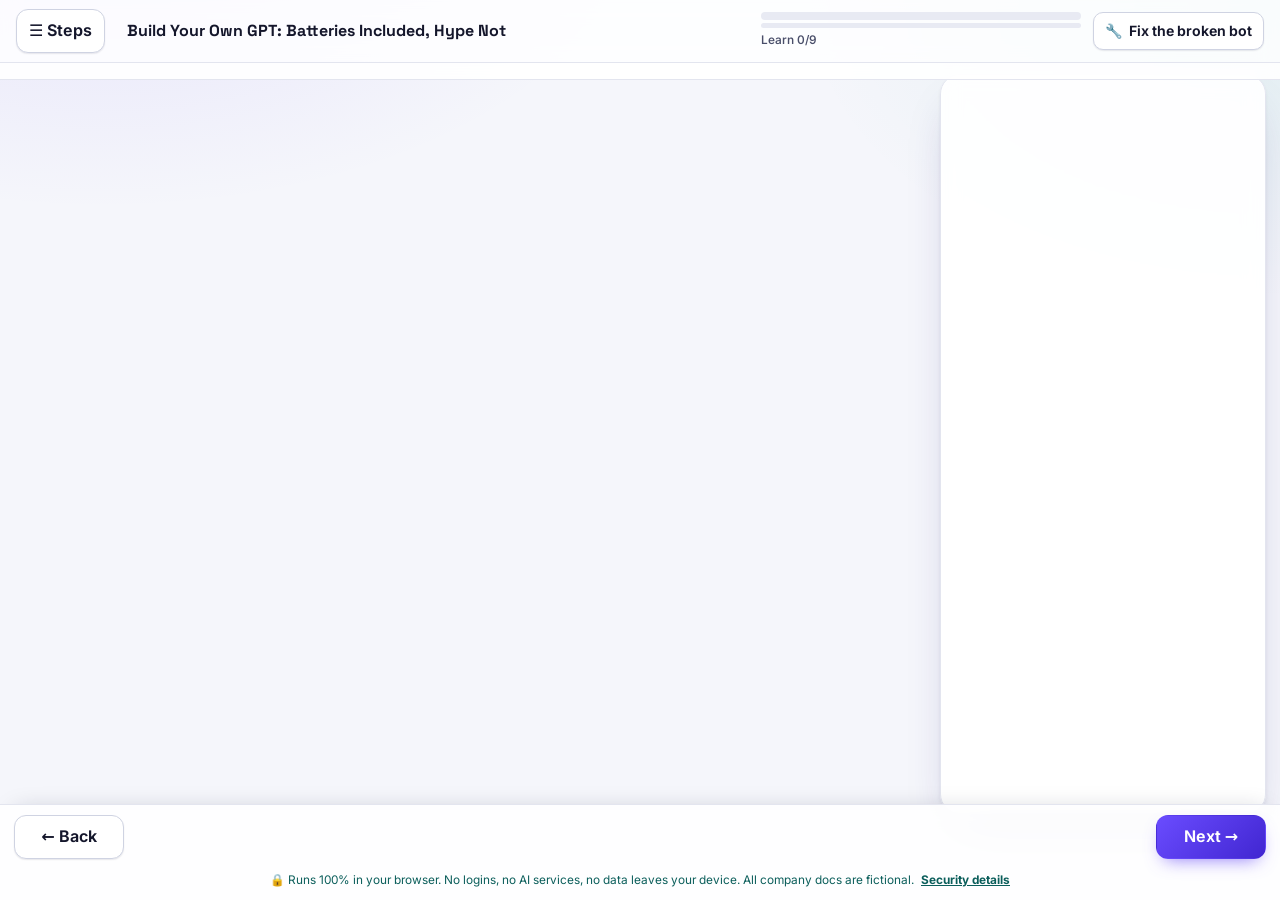
==== commit 5b3c7e44: "Promote Fix the broken bot to the main site; retire /preview/ (redirect); docs + security summary up" ====
--- a/preview/index.html
+++ b/preview/index.html
@@ -1,63 +1,7 @@
 <!doctype html>
-<html lang="en">
-<head>
-<meta charset="utf-8">
-<meta name="viewport" content="width=device-width, initial-scale=1">
-<title>Build Your Own GPT: Batteries Included, Hype Not</title>
-<meta name="description" content="Transformers are complicated. We read the papers so you don’t have to. Tag along and see how LLMs, RAG and agents really work.">
-<meta name="color-scheme" content="light">
-<meta name="theme-color" content="#6d4aff">
-<meta http-equiv="Content-Security-Policy" content="default-src 'self'; img-src 'self' data:; style-src 'self' 'unsafe-inline'; font-src 'self'; script-src 'self'; connect-src 'none'; object-src 'none'; base-uri 'self'; form-action 'none'">
-<meta name="referrer" content="no-referrer">
-<link rel="icon" href="assets/img/favicon.svg" type="image/svg+xml">
-<link rel="preload" href="assets/fonts/inter-latin-wght-normal.woff2" as="font" type="font/woff2" crossorigin>
-<link rel="stylesheet" href="assets/css/style.css">
-</head>
-<body>
-<a class="skip" href="#main">Skip to content</a>
-<header class="topbar">
-  <button id="menuBtn" class="icon-btn" aria-controls="drawer" aria-expanded="false"><span aria-hidden="true">☰</span> Steps</button>
-  <a class="brand" id="brandLink" href="#/welcome" aria-label="Build Your Own GPT: Batteries Included, Hype Not, home"><span id="brandIcon" aria-hidden="true"></span><span id="brandName">Build Your Own GPT: Batteries Included, Hype Not</span></a>
-  <div class="progress-wrap" aria-label="Course progress">
-    <div class="progress" id="progCore" role="progressbar" aria-label="Learn steps done" aria-valuemin="0" aria-valuemax="9" aria-valuenow="0"><span class="core" id="pCore" style="width:0"></span></div>
-    <div class="progress thin" id="progBuild" role="progressbar" aria-label="Build sprint screens done" aria-valuemin="0" aria-valuemax="9" aria-valuenow="0"><span class="build" id="pBuild" style="width:0"></span></div>
-    <span class="progress-label" id="progressLabel">Learn 0/9</span>
-  </div>
-  <a class="btn small ws-link" href="#/fix/0"><span aria-hidden="true">🔧</span><span class="hide-sm">Fix the broken bot</span><span class="sr-only">Fix the broken bot (preview)</span></a>
-</header>
-<nav id="drawer" class="drawer" aria-label="All steps" aria-hidden="true">
-  <div class="row" style="justify-content:space-between;margin:0"><strong>All steps</strong><button id="closeDrawer" class="icon-btn" aria-label="Close menu">✕</button></div>
-  <div id="drawerList"></div>
-  <div class="drawer-foot">
-    <p class="note" style="margin:0">🔒 Nothing you type leaves this browser. No server, no login, no cloud AI.</p>
-    <button class="btn small" id="resetBtn">Clear my data</button>
-  </div>
-</nav>
-<nav id="trackNav" class="tracks top" aria-label="Tracks"></nav>
-<aside id="layerPanel" class="layer-panel" aria-labelledby="lpTitle"></aside>
-<main id="main" tabindex="-1"></main>
-<footer class="navbar" aria-label="Step navigation">
-  <button class="btn" id="backBtn">← Back</button>
-  <span class="where" id="where" aria-live="polite"></span>
-  <button class="btn primary" id="nextBtn">Next →</button>
-  <p class="safe-foot" id="safeFoot">🔒 Runs 100% in your browser. No logins, no AI services, no data leaves your device. All company docs are fictional. <button type="button" class="safe-more">Security details</button></p>
-</footer>
-<div class="toast" id="toast" role="status" aria-live="polite"></div>
-<div id="printArea" aria-hidden="true"></div>
-<noscript><p style="padding:20px">This course needs JavaScript turned on. Everything runs in your browser; nothing is sent anywhere.</p></noscript>
-<script src="assets/js/config.js"></script>
-<script src="assets/js/content.js"></script>
-<script src="assets/js/extras.js"></script>
-<script src="assets/js/corpus.js"></script>
-<script src="assets/js/minigpt.js"></script>
-<script src="assets/js/visuals.js"></script>
-<script src="assets/js/widgets-core.js"></script>
-<script src="assets/js/widgets-real.js"></script>
-<script src="assets/js/widgets-brain.js"></script>
-<script src="assets/js/sprint.js"></script>
-<script src="assets/js/build-content.js"></script>
-<script src="assets/js/fix.js"></script>
-<script src="assets/js/layers.js"></script>
-<script src="assets/js/app.js"></script>
-</body>
-</html>
+<html lang="en"><head><meta charset="utf-8">
+<meta http-equiv="Content-Security-Policy" content="default-src 'none'; base-uri 'none'; form-action 'none'">
+<meta http-equiv="refresh" content="0; url=../">
+<meta name="robots" content="noindex"><link rel="canonical" href="https://venky3007.github.io/build-your-own-gpt/">
+<title>Moved: Build Your Own GPT</title></head>
+<body><p>The preview is now the main site. <a href="../">Go to Build Your Own GPT →</a></p></body></html>
